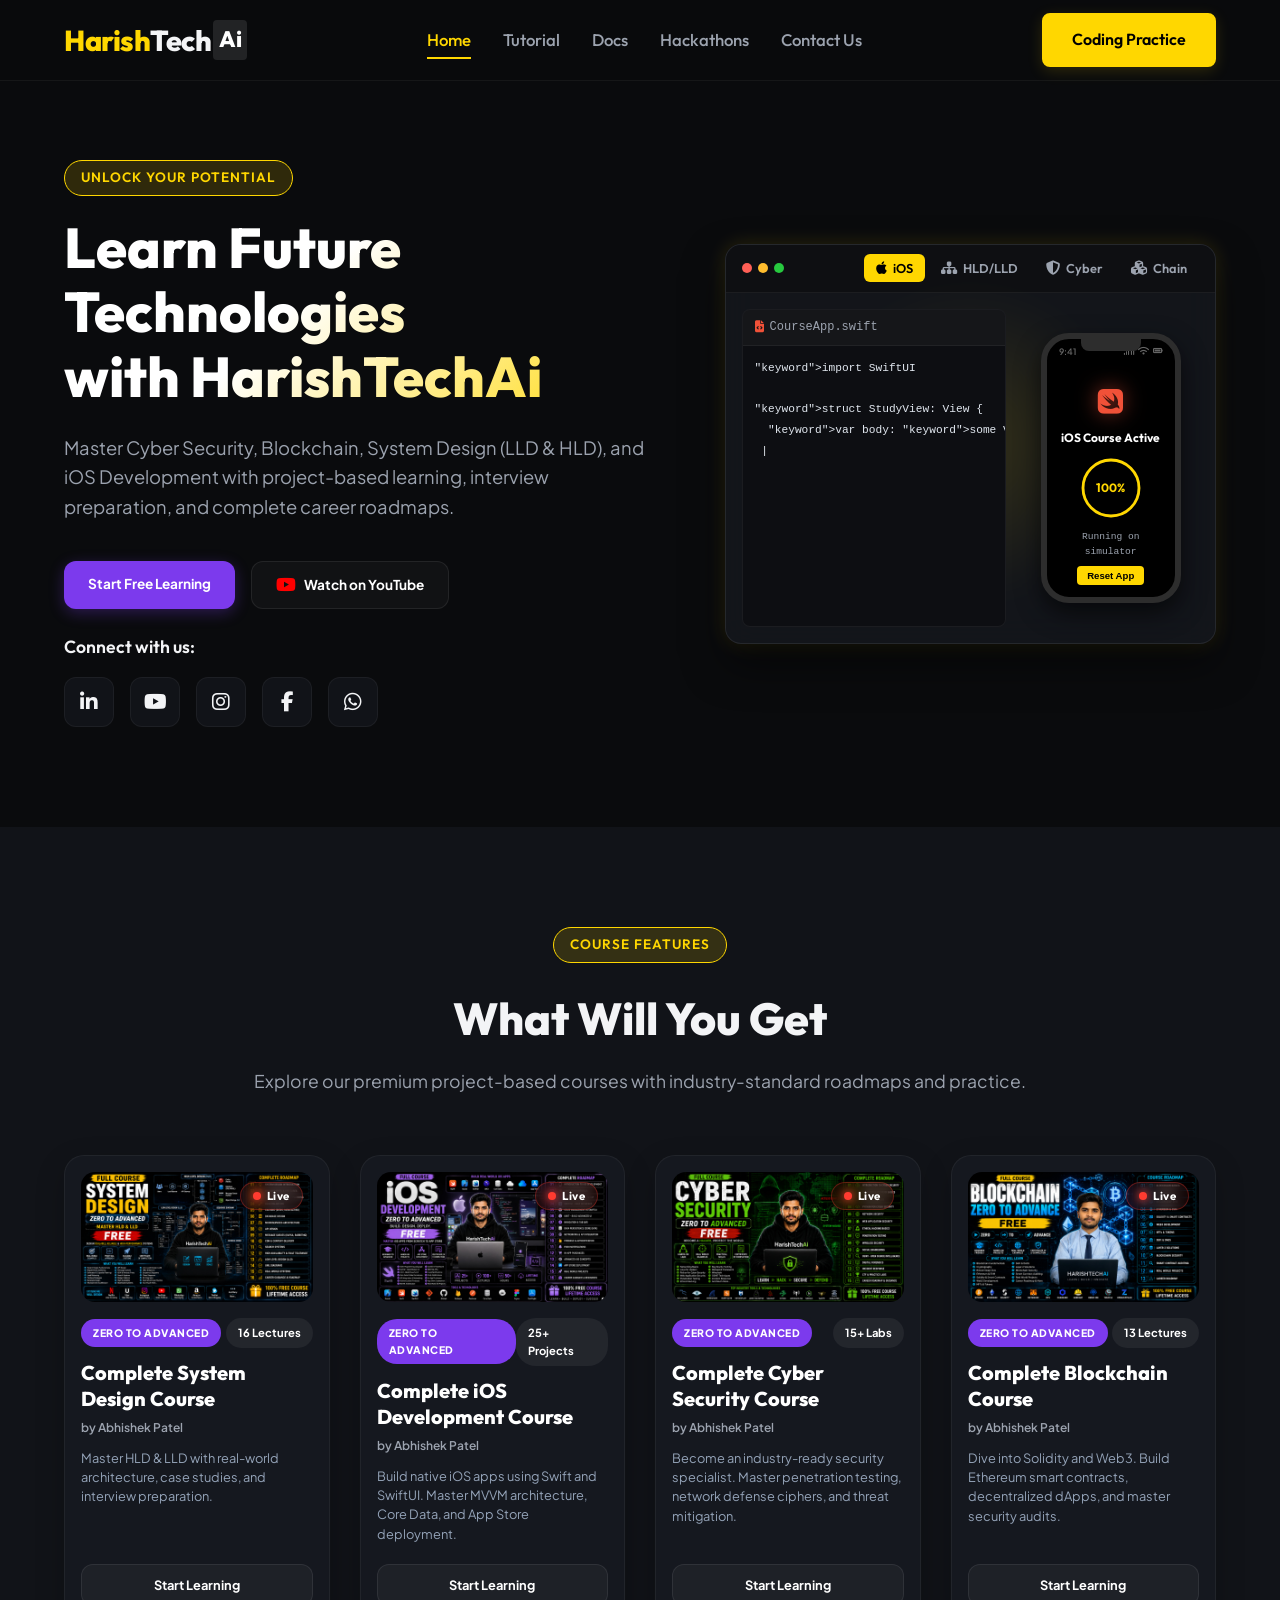
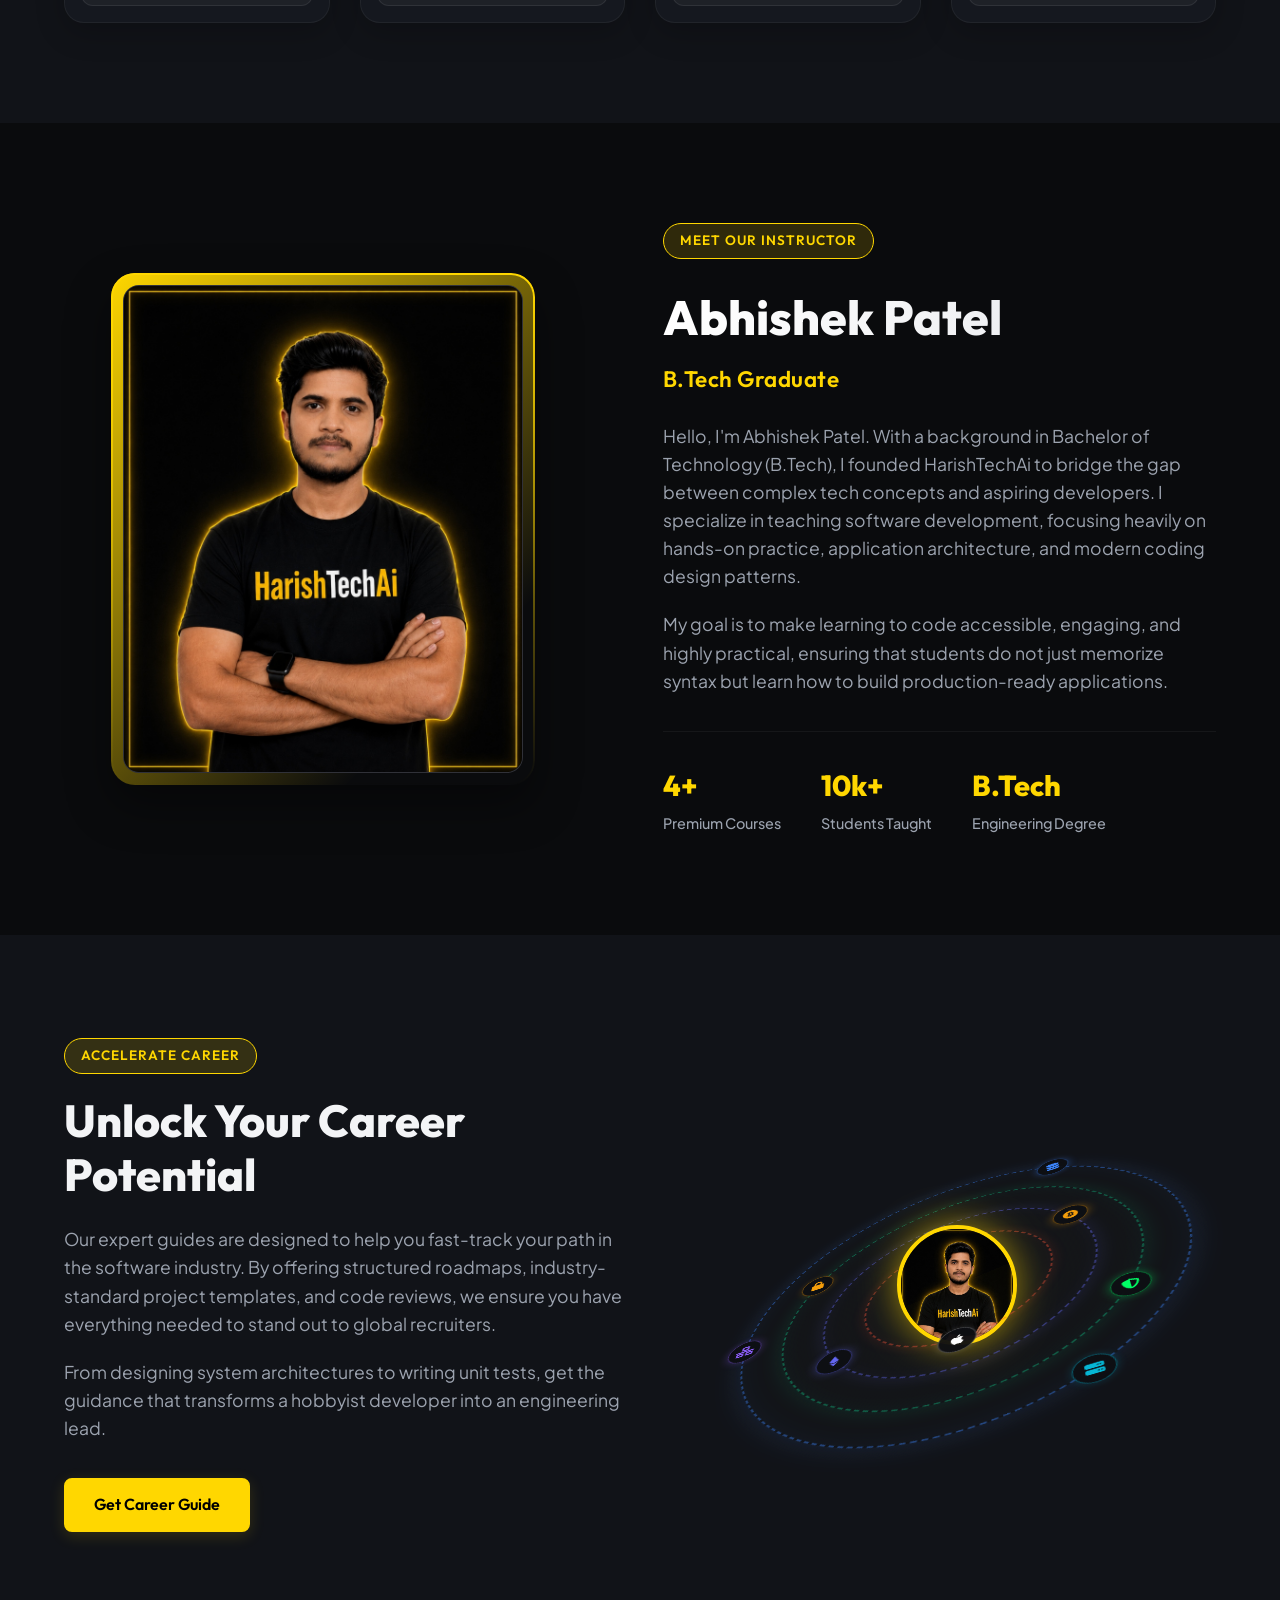
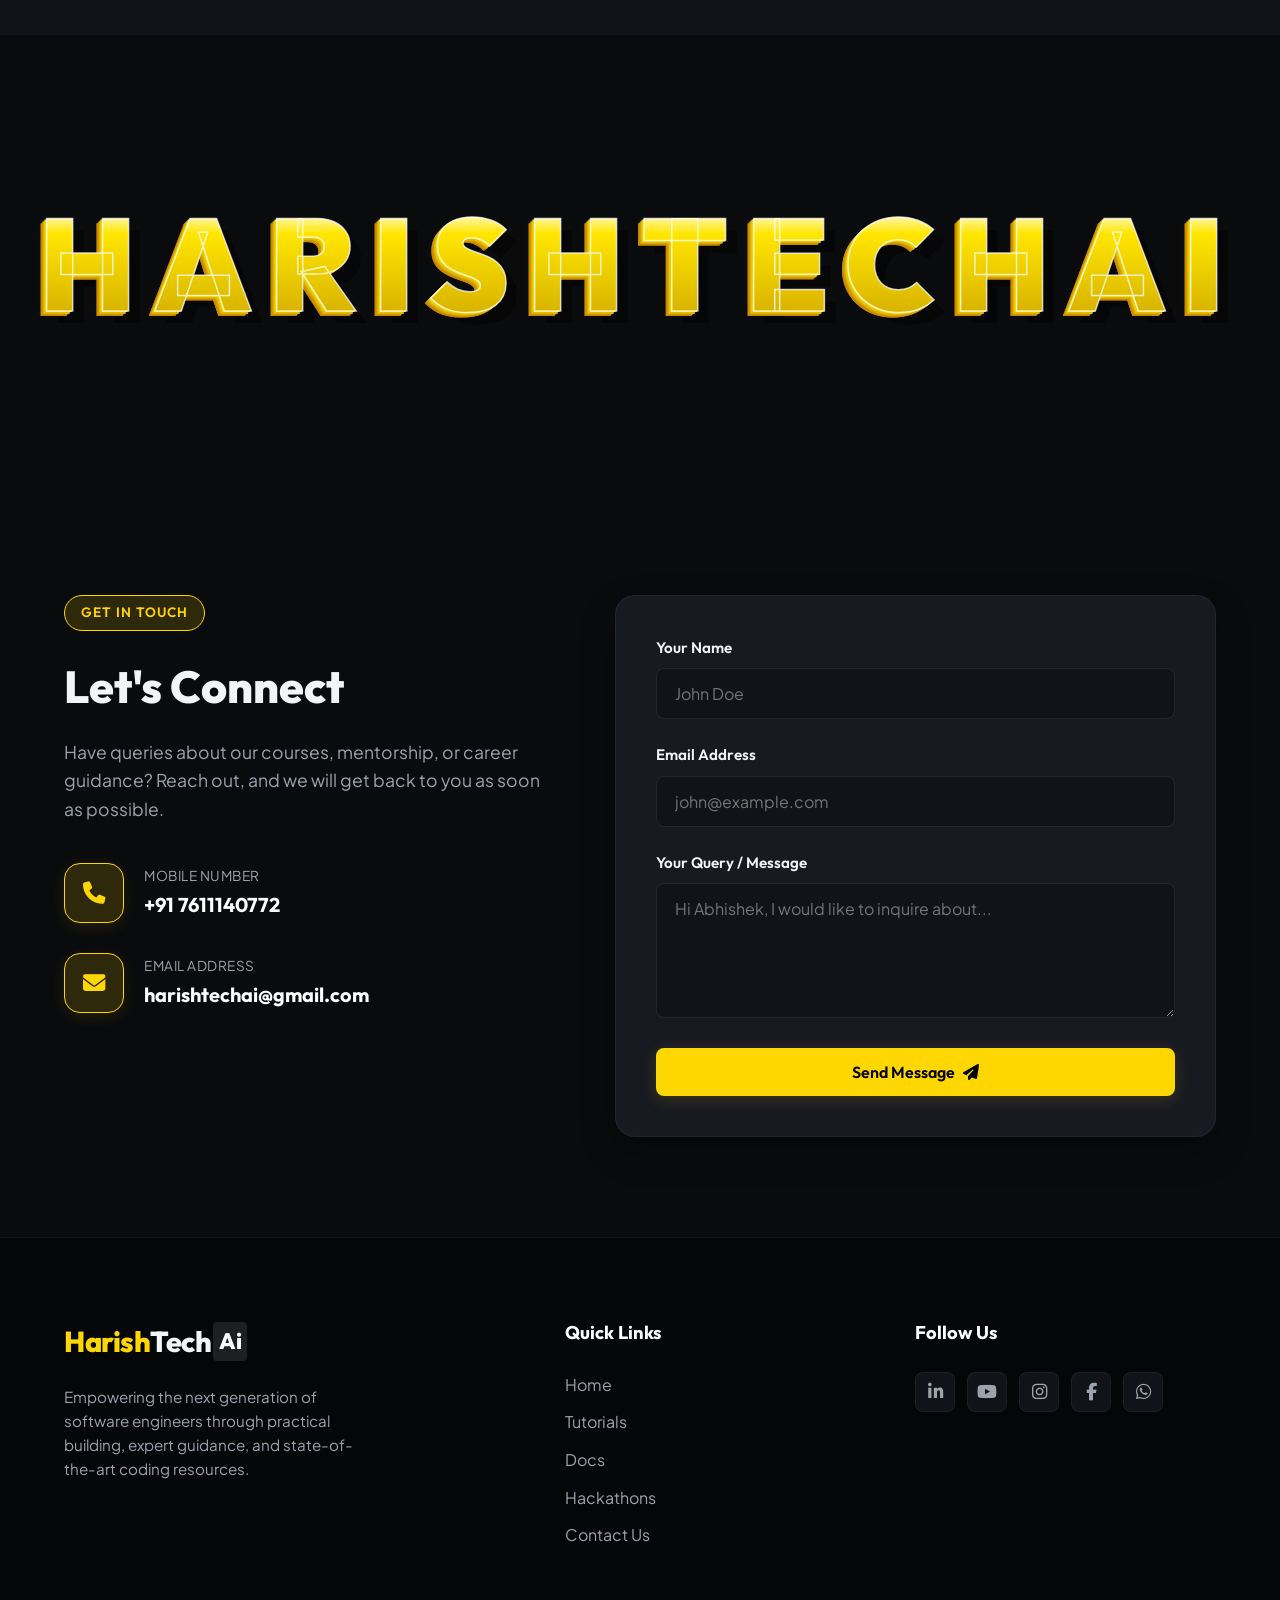
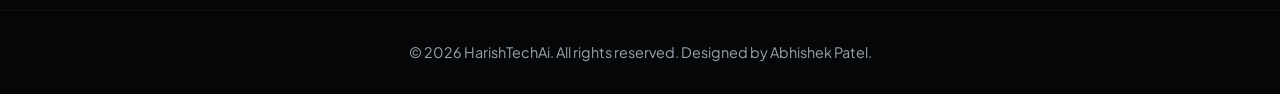
==== harishtechai/index.html @ 68c81318 "Add files via upload" ====
<!doctype html>
<html lang="en">

<head>
  <meta charset="UTF-8" />
  <meta name="viewport" content="width=device-width, initial-scale=1.0" />
  <meta name="description"
    content="HarishTechAi - Master coding practice, iOS development, Web development, and unlock your career potential with Abhishek Patel." />
  <title>HarishTechAi | Learn, Code, & Build</title>
  <!-- Favicon -->
  <link rel="icon" type="image/jpeg" href="assets/instructor.jpg" />
  <!-- Google Fonts -->
  <link rel="preconnect" href="https://fonts.googleapis.com" />
  <link rel="preconnect" href="https://fonts.gstatic.com" crossorigin />
  <link
    href="https://fonts.googleapis.com/css2?family=Outfit:wght@300;400;500;600;700;800&family=Plus+Jakarta+Sans:wght@300;400;500;600;700;800&display=swap"
    rel="stylesheet" />
  <!-- FontAwesome for Social Icons -->
  <link rel="stylesheet" href="https://cdnjs.cloudflare.com/ajax/libs/font-awesome/6.4.0/css/all.min.css" />
  <!-- Custom CSS -->
  <link rel="stylesheet" href="style.css" />
</head>

<body>
  <!-- Header -->
  <header class="header">
    <div class="container navbar">
      <a href="#home" class="logo">
        <span>Harish</span>Tech<span>Ai</span>
      </a>
      <nav class="nav-menu">
        <a href="#home" class="nav-link active">Home</a>
        <a href="#tutorials" class="nav-link">Tutorial</a>
        <a href="docs.html" class="nav-link">Docs</a>
        <a href="hackathons.html" class="nav-link">Hackathons</a>
        <a href="#contact" class="nav-link">Contact Us</a>
        <a href="coding-practice.html" class="nav-cta-mobile">Coding Practice</a>
      </nav>
      <div class="nav-cta">
        <a href="coding-practice.html" class="btn btn-primary">Coding Practice</a>
      </div>
      <button class="mobile-toggle" aria-label="Toggle Menu">
        <i class="fa-solid fa-bars"></i>
      </button>
    </div>
  </header>

  <!-- Main Content -->
  <main>
    <!-- Hero Section (Step 1) -->
    <section id="home" class="hero-section">
      <div class="container hero-grid">
        <div class="hero-content">
          <span class="badge">UNLOCK YOUR POTENTIAL</span>
          <h1 class="hero-title">Learn Future<br>Technologies<br>with HarishTechAi</h1>
          <p class="hero-desc">
            Master Cyber Security, Blockchain, System Design (LLD & HLD), and iOS Development with project-based
            learning, interview preparation, and complete career roadmaps.
          </p>
          <div class="hero-cta-buttons">
            <a href="#learning" class="btn-learning">Start Free Learning</a>
            <a href="https://www.youtube.com/@HarishTechAi" target="_blank" class="btn-youtube">
              <i class="fa-brands fa-youtube"></i> Watch on YouTube
            </a>
          </div>
          <div class="social-wrapper">
            <h3>Connect with us:</h3>
            <div class="social-links">
              <a href="https://www.linkedin.com/in/abhishek-patel-b68ab4277/" target="_blank" class="social-icon linkedin" title="LinkedIn">
                <i class="fa-brands fa-linkedin-in"></i>
              </a>
              <a href="https://www.youtube.com/@HarishTechAi" target="_blank" class="social-icon youtube" title="YouTube">
                <i class="fa-brands fa-youtube"></i>
              </a>
              <a href="https://www.instagram.com/harishtechai?igsh=MWxvNGt5Ym0wa3p4ZQ==" target="_blank" class="social-icon instagram" title="Instagram">
                <i class="fa-brands fa-instagram"></i>
              </a>
              <a href="https://www.facebook.com/share/1BzySK3huU/" target="_blank" class="social-icon facebook" title="Facebook">
                <i class="fa-brands fa-facebook-f"></i>
              </a>
              <a href="https://whatsapp.com/channel/0029VbDMzARHQbS3D6PaCd0p" target="_blank" class="social-icon whatsapp" title="WhatsApp">
                <i class="fa-brands fa-whatsapp"></i>
              </a>
            </div>
          </div>
        </div>
        <div class="hero-image-container">
          <div class="glowing-orb"></div>
          <div class="dashboard-container">
            <!-- Dashboard Header: Window controls and Tab selectors -->
            <div class="dashboard-header">
              <div class="window-controls">
                <span class="control-dot close"></span>
                <span class="control-dot minimize"></span>
                <span class="control-dot expand"></span>
              </div>
              <div class="dashboard-tabs">
                <button class="tab-btn active" data-tab="ios">
                  <i class="fa-brands fa-apple"></i> iOS
                </button>
                <button class="tab-btn" data-tab="sys-design">
                  <i class="fa-solid fa-sitemap"></i> HLD/LLD
                </button>
                <button class="tab-btn" data-tab="cyber">
                  <i class="fa-solid fa-shield-halved"></i> Cyber
                </button>
                <button class="tab-btn" data-tab="blockchain">
                  <i class="fa-solid fa-cubes"></i> Chain
                </button>
              </div>
            </div>

            <!-- Dashboard Screens -->
            <div class="dashboard-content">
              <!-- Screen 1: iOS -->
              <div class="dash-screen active" id="dash-ios">
                <div class="ios-grid">
                  <div class="code-editor">
                    <div class="editor-header">
                      <span class="file-name"><i class="fa-solid fa-file-code"></i> CourseApp.swift</span>
                    </div>
                    <div class="code-body">
                      <pre><code><span class="keyword">import</span> SwiftUI

<span class="keyword">struct</span> MainView: View {
  <span class="keyword">var</span> body: <span class="keyword">some</span> View {
    VStack {
      Text(<span class="string">"Learn iOS Development"</span>)
        .font(.title)
        .foregroundColor(.yellow)
      Spacer()
    }
  }
}</code></pre>
                    </div>
                  </div>
                  <div class="phone-simulator">
                    <div class="simulator-inner">
                      <div class="phone-notch"></div>
                      <div class="phone-status-bar">
                        <span>9:41</span>
                        <div class="status-icons">
                          <i class="fa-solid fa-signal"></i>
                          <i class="fa-solid fa-wifi"></i>
                          <i class="fa-solid fa-battery-full"></i>
                        </div>
                      </div>
                      <div class="phone-screen-content">
                        <div class="swift-glow-logo">
                          <i class="fa-brands fa-swift"></i>
                        </div>
                        <h3>iOS Course Active</h3>
                        <div class="ios-progress-container">
                          <div class="ios-circular-bar">
                            <svg viewBox="0 0 100 100">
                              <circle cx="50" cy="50" r="40"></circle>
                              <circle cx="50" cy="50" r="40" class="progress-fill-circle"></circle>
                            </svg>
                            <div class="progress-number">0%</div>
                          </div>
                        </div>
                        <span class="simulator-state">Ready</span>
                        <button class="simulator-action-btn">Compile & Run</button>
                      </div>
                    </div>
                  </div>
                </div>
              </div>

              <!-- Screen 2: HLD & LLD -->
              <div class="dash-screen" id="dash-sys-design">
                <div class="sys-design-tabs">
                  <button class="sys-tab-btn active" data-mode="hld">System Architecture (HLD)</button>
                  <button class="sys-tab-btn" data-mode="lld">Class Blueprint (LLD)</button>
                </div>
                <div class="sys-design-viewport">
                  <div class="hld-view active">
                    <div class="topology-wrapper">
                      <div class="sys-node client-node">
                        <div class="node-icon"><i class="fa-solid fa-desktop"></i></div>
                        <span>User Client</span>
                      </div>
                      <div class="sys-node lb-node">
                        <div class="node-icon"><i class="fa-solid fa-shuffle"></i></div>
                        <span>Load Balancer</span>
                      </div>
                      <div class="sys-services-group">
                        <div class="sys-node service-node">
                          <div class="node-icon"><i class="fa-solid fa-gears"></i></div>
                          <span>Auth Microservice</span>
                        </div>
                        <div class="sys-node service-node">
                          <div class="node-icon"><i class="fa-solid fa-graduation-cap"></i></div>
                          <span>Learning Service</span>
                        </div>
                      </div>
                      <div class="sys-storage-group">
                        <div class="sys-node db-node">
                          <div class="node-icon"><i class="fa-solid fa-database"></i></div>
                          <span>PostgreSQL</span>
                        </div>
                        <div class="sys-node redis-node">
                          <div class="node-icon"><i class="fa-solid fa-server"></i></div>
                          <span>Redis Cache</span>
                        </div>
                      </div>
                    </div>
                    <svg class="sys-connections">
                      <!-- Connect lines via absolute/relative SVG lines styled in CSS -->
                    </svg>
                  </div>
                  <div class="lld-view">
                    <div class="lld-diagram">
                      <div class="lld-class">
                        <div class="class-title">CourseManager</div>
                        <div class="class-props">
                          - courses: List&lt;Course&gt;<br>
                          - dbConn: DBConnector
                        </div>
                        <div class="class-methods">
                          + fetchAllCourses()<br>
                          + enrollStudent(id)
                        </div>
                      </div>
                      <div class="lld-connector">
                        <i class="fa-solid fa-arrow-right-long"></i>
                      </div>
                      <div class="lld-class interface">
                        <div class="class-title">&lt;&lt;Interface&gt;&gt;<br>DBConnector</div>
                        <div class="class-props"></div>
                        <div class="class-methods">
                          + connect()<br>
                          + query(sql)
                        </div>
                      </div>
                    </div>
                  </div>
                </div>
              </div>

              <!-- Screen 3: Cybersecurity -->
              <div class="dash-screen" id="dash-cyber">
                <canvas id="cyber-matrix-rain"></canvas>
                <div class="cyber-layout">
                  <div class="cyber-terminal">
                    <div class="terminal-header">
                      <span><i class="fa-solid fa-terminal"></i> security_audit.sh</span>
                    </div>
                    <div class="terminal-body" id="cyber-terminal-logs">
                      <!-- Filled by JS -->
                    </div>
                  </div>
                  <div class="cyber-status-panel">
                    <div class="radar-box">
                      <div class="radar-circle">
                        <div class="radar-sweep"></div>
                        <div class="radar-dot dot1"></div>
                        <div class="radar-dot dot2"></div>
                      </div>
                    </div>
                    <div class="security-status">
                      <i class="fa-solid fa-shield-halved secure-icon"></i>
                      <span class="status-lbl">SECURED</span>
                    </div>
                    <div class="key-decrypter">
                      <span class="decrypter-label">KEY STRENGTH</span>
                      <div class="decrypter-code" id="decrypter-key">DECRYPTING...</div>
                    </div>
                  </div>
                </div>
              </div>

              <!-- Screen 4: Blockchain -->
              <div class="dash-screen" id="dash-blockchain">
                <div class="blockchain-layout">
                  <div class="chain-viz">
                    <div class="chain-block block-validated">
                      <div class="block-header-title">Block #201</div>
                      <div class="block-detail">Hash: 0000x9a2f...</div>
                      <div class="block-detail">Nonce: 94812</div>
                      <div class="block-tag secure-tag">VALIDATED</div>
                    </div>
                    <div class="chain-link-arrow"><i class="fa-solid fa-link"></i></div>
                    <div class="chain-block block-validated">
                      <div class="block-header-title">Block #202</div>
                      <div class="block-detail">Hash: 0000x5c7b...</div>
                      <div class="block-detail">Nonce: 18274</div>
                      <div class="block-tag secure-tag">VALIDATED</div>
                    </div>
                    <div class="chain-link-arrow"><i class="fa-solid fa-link"></i></div>
                    <div class="chain-block block-unmined" id="target-mine-block">
                      <div class="block-header-title">Block #203</div>
                      <div class="block-detail" id="bc-hash-lbl">Hash: 8d2c49b01...</div>
                      <div class="block-detail" id="bc-nonce-lbl">Nonce: 29814</div>
                      <div class="block-tag mining-tag">UNMINED</div>
                    </div>
                  </div>
                  <div class="blockchain-controls">
                    <div class="network-stat">
                      <span>NETWORK HASHRATE</span>
                      <h4 class="hash-rate-val">68.4 MH/s</h4>
                    </div>
                    <button class="blockchain-btn" id="mine-block-btn">
                      <i class="fa-solid fa-gear"></i> Start Mining
                    </button>
                  </div>
                </div>
              </div>
            </div>
          </div>
        </div>
      </div>
    </section>

    <!-- What Will You Get Section (Step 2) -->
    <section id="tutorials" class="services-section">
      <div class="container">
        <div class="section-header">
          <span class="badge">Course Features</span>
          <h2 class="section-title">What Will You Get</h2>
          <p class="section-subtitle">
            Explore our premium project-based courses with industry-standard roadmaps and practice.
          </p>
        </div>

        <div class="cards-grid">
          <!-- Card 1: System Design -->
          <div class="course-card">
            <div class="course-card-banner">
              <img src="assets/course-sysdesign.jpg" alt="System Design Course" class="course-banner-img">
              <span class="live-status-badge">
                <span class="live-dot"></span> Live
              </span>
            </div>
            <div class="course-card-content">
              <div class="course-card-meta">
                <span class="course-badge badge-purple">ZERO TO ADVANCED</span>
                <span class="course-lectures">16 Lectures</span>
              </div>
              <h3 class="course-card-title">Complete System Design Course</h3>
              <span class="course-instructor">by Abhishek Patel</span>
              <p class="course-card-desc">
                Master HLD & LLD with real-world architecture, case studies, and interview preparation.
              </p>
              <div class="course-card-action">
                <a href="system-design.html" class="btn-learning-action">Start Learning</a>
              </div>
            </div>
          </div>

          <!-- Card 2: iOS Development -->
          <div class="course-card">
            <div class="course-card-banner">
              <img src="assets/course-ios.jpg" alt="iOS Development Course" class="course-banner-img">
              <span class="live-status-badge">
                <span class="live-dot"></span> Live
              </span>
            </div>
            <div class="course-card-content">
              <div class="course-card-meta">
                <span class="course-badge badge-purple">ZERO TO ADVANCED</span>
                <span class="course-lectures">25+ Projects</span>
              </div>
              <h3 class="course-card-title">Complete iOS Development Course</h3>
              <span class="course-instructor">by Abhishek Patel</span>
              <p class="course-card-desc">
                Build native iOS apps using Swift and SwiftUI. Master MVVM architecture, Core Data, and App Store
                deployment.
              </p>
              <div class="course-card-action">
                <a href="ios-development.html" class="btn-learning-action">Start Learning</a>
              </div>
            </div>
          </div>

          <!-- Card 3: Cyber Security -->
          <div class="course-card">
            <div class="course-card-banner">
              <img src="assets/course-cyber.jpg" alt="Cyber Security Course" class="course-banner-img">
              <span class="live-status-badge">
                <span class="live-dot"></span> Live
              </span>
            </div>
            <div class="course-card-content">
              <div class="course-card-meta">
                <span class="course-badge badge-purple">ZERO TO ADVANCED</span>
                <span class="course-lectures">15+ Labs</span>
              </div>
              <h3 class="course-card-title">Complete Cyber Security Course</h3>
              <span class="course-instructor">by Abhishek Patel</span>
              <p class="course-card-desc">
                Become an industry-ready security specialist. Master penetration testing, network defense ciphers, and
                threat mitigation.
              </p>
              <div class="course-card-action">
                <a href="cyber-security.html" class="btn-learning-action">Start Learning</a>
              </div>
            </div>
          </div>

          <!-- Card 4: Blockchain -->
          <div class="course-card">
            <div class="course-card-banner">
              <img src="assets/course-blockchain.jpg" alt="Blockchain Course" class="course-banner-img">
              <span class="live-status-badge">
                <span class="live-dot"></span> Live
              </span>
            </div>
            <div class="course-card-content">
              <div class="course-card-meta">
                <span class="course-badge badge-purple">ZERO TO ADVANCED</span>
                <span class="course-lectures">13 Lectures</span>
              </div>
              <h3 class="course-card-title">Complete Blockchain Course</h3>
              <span class="course-instructor">by Abhishek Patel</span>
              <p class="course-card-desc">
                Dive into Solidity and Web3. Build Ethereum smart contracts, decentralized dApps, and master security
                audits.
              </p>
              <div class="course-card-action">
                <a href="blockchain-development.html" class="btn-learning-action">Start Learning</a>
              </div>
            </div>
          </div>
        </div>
      </div>
    </section>


    <!-- Meet Our Instructor Section (Step 3) -->
    <section id="articles" class="instructor-section">
      <div class="container instructor-grid">
        <div class="instructor-image-side">
          <div class="image-frame">
            <img src="assets/instructor.jpg" alt="Abhishek Patel" class="instructor-img" />
          </div>
        </div>
        <div class="instructor-info-side">
          <span class="badge">Meet Our Instructor</span>
          <h2 class="instructor-name">Abhishek Patel</h2>
          <h3 class="instructor-edu">B.Tech Graduate</h3>
          <p class="instructor-bio">
            Hello, I'm Abhishek Patel. With a background in Bachelor of
            Technology (B.Tech), I founded HarishTechAi to bridge the gap
            between complex tech concepts and aspiring developers. I
            specialize in teaching software development, focusing heavily on
            hands-on practice, application architecture, and modern coding
            design patterns.
          </p>
          <p class="instructor-bio">
            My goal is to make learning to code accessible, engaging, and
            highly practical, ensuring that students do not just memorize
            syntax but learn how to build production-ready applications.
          </p>
          <div class="instructor-stats">
            <div class="stat-item">
              <h4>4+</h4>
              <p>Premium Courses</p>
            </div>
            <div class="stat-item">
              <h4>10k+</h4>
              <p>Students Taught</p>
            </div>
            <div class="stat-item">
              <h4>B.Tech</h4>
              <p>Engineering Degree</p>
            </div>
          </div>
        </div>
      </div>
    </section>

    <!-- Unlock Your Career Potential Section (Step 4) -->
    <section class="career-section">
      <div class="container career-grid">
        <div class="career-content">
          <span class="badge">Accelerate Career</span>
          <h2 class="career-title">Unlock Your Career Potential</h2>
          <p class="career-desc">
            Our expert guides are designed to help you fast-track your path in
            the software industry. By offering structured roadmaps,
            industry-standard project templates, and code reviews, we ensure
            you have everything needed to stand out to global recruiters.
          </p>
          <p class="career-desc">
            From designing system architectures to writing unit tests, get the
            guidance that transforms a hobbyist developer into an engineering
            lead.
          </p>
          <a href="#contact" class="btn btn-primary">Get Career Guide</a>
        </div>
        <div class="career-image-side">
          <div class="instructor-orbit-universe">
            <!-- Central Core: Abhishek Patel Photo -->
            <div class="orbit-instructor-core">
              <div class="instructor-image-wrapper">
                <img src="assets/instructor.jpg" alt="Abhishek Patel" class="instructor-img-circle">
              </div>
            </div>

            <!-- Orbit Track 1: iOS (Inner) -->
            <div class="orbit-ring ring-1">
              <div class="ring-logo logo-swift" style="--a: 0deg;" title="SwiftUI"><i class="fa-brands fa-swift"></i>
              </div>
              <div class="ring-logo logo-apple" style="--a: 180deg;" title="iOS Development"><i
                  class="fa-brands fa-apple"></i></div>
            </div>

            <!-- Orbit Track 2: Blockchain -->
            <div class="orbit-ring ring-2">
              <div class="ring-logo logo-bitcoin" style="--a: 60deg;" title="Bitcoin"><i
                  class="fa-brands fa-bitcoin"></i></div>
              <div class="ring-logo logo-ethereum" style="--a: 240deg;" title="Ethereum"><i
                  class="fa-brands fa-ethereum"></i></div>
            </div>

            <!-- Orbit Track 3: Cyber Security -->
            <div class="orbit-ring ring-3">
              <div class="ring-logo logo-shield" style="--a: 120deg;" title="Threat Protection"><i
                  class="fa-solid fa-shield-halved"></i></div>
              <div class="ring-logo logo-lock" style="--a: 300deg;" title="Access Control"><i
                  class="fa-solid fa-lock"></i></div>
            </div>

            <!-- Orbit Track 4: System Design (Outer) -->
            <div class="orbit-ring ring-4">
              <div class="ring-logo logo-database" style="--a: 30deg;" title="Database Scaling"><i
                  class="fa-solid fa-database"></i></div>
              <div class="ring-logo logo-server" style="--a: 150deg;" title="Backend Services"><i
                  class="fa-solid fa-server"></i></div>
              <div class="ring-logo logo-network" style="--a: 270deg;" title="Distributed Systems"><i
                  class="fa-solid fa-network-wired"></i></div>
            </div>
          </div>
        </div>
      </div>
    </section>

    <!-- HARISHTECHAI Banner Section (Step 5) -->
    <section class="brand-banner-section">
      <div class="brand-banner-container-fluid banner-content">
        <div class="brand-canvas-wrapper">
          <canvas id="brand-text-canvas"></canvas>
        </div>
      </div>
    </section>

    <!-- Get in Touch / Contact Section (Step 6) -->
    <section id="contact" class="contact-section">
      <div class="container contact-grid">
        <div class="contact-info-side">
          <span class="badge">Get in Touch</span>
          <h2 class="contact-title">Let's Connect</h2>
          <p class="contact-desc">
            Have queries about our courses, mentorship, or career guidance?
            Reach out, and we will get back to you as soon as possible.
          </p>

          <div class="contact-details">
            <div class="contact-item">
              <div class="contact-icon-box">
                <i class="fa-solid fa-phone"></i>
              </div>
              <div class="contact-text">
                <p class="label">Mobile Number</p>
                <a href="tel:7611140772" class="value">+91 7611140772</a>
              </div>
            </div>

            <div class="contact-item">
              <div class="contact-icon-box">
                <i class="fa-solid fa-envelope"></i>
              </div>
              <div class="contact-text">
                <p class="label">Email Address</p>
                <a href="mailto:harishtechai@gmail.com" class="value">harishtechai@gmail.com</a>
              </div>
            </div>
          </div>
        </div>

        <div class="contact-form-side">
          <div class="form-container">
            <form id="queryForm">
              <div class="form-group">
                <label for="name">Your Name</label>
                <input type="text" id="name" required placeholder="John Doe" />
              </div>
              <div class="form-group">
                <label for="email">Email Address</label>
                <input type="email" id="email" required placeholder="john@example.com" />
              </div>
              <div class="form-group">
                <label for="message">Your Query / Message</label>
                <textarea id="message" rows="5" required
                  placeholder="Hi Abhishek, I would like to inquire about..."></textarea>
              </div>
              <button type="submit" class="btn btn-primary btn-block">
                Send Message <i class="fa-solid fa-paper-plane"></i>
              </button>
            </form>
            <div id="formFeedback" class="form-feedback"></div>
          </div>
        </div>
      </div>
    </section>
  </main>

  <!-- Footer -->
  <footer class="footer">
    <div class="container footer-grid">
      <div class="footer-brand">
        <a href="#home" class="logo">
          <span>Harish</span>Tech<span>Ai</span>
        </a>
        <p>
          Empowering the next generation of software engineers through
          practical building, expert guidance, and state-of-the-art coding
          resources.
        </p>
      </div>
      <div class="footer-links">
        <h4>Quick Links</h4>
        <ul>
          <li><a href="#home">Home</a></li>
          <li><a href="#tutorials">Tutorials</a></li>
          <li><a href="docs.html">Docs</a></li>
          <li><a href="hackathons.html">Hackathons</a></li>
          <li><a href="#contact">Contact Us</a></li>
        </ul>
      </div>
      <div class="footer-social">
        <h4>Follow Us</h4>
        <div class="footer-icons">
          <a href="https://www.linkedin.com/in/abhishek-patel-b68ab4277/" target="_blank"><i class="fa-brands fa-linkedin-in"></i></a>
          <a href="https://www.youtube.com/@HarishTechAi" target="_blank"><i class="fa-brands fa-youtube"></i></a>
          <a href="https://www.instagram.com/harishtechai?igsh=MWxvNGt5Ym0wa3p4ZQ==" target="_blank"><i class="fa-brands fa-instagram"></i></a>
          <a href="https://www.facebook.com/share/1BzySK3huU/" target="_blank"><i class="fa-brands fa-facebook-f"></i></a>
          <a href="https://whatsapp.com/channel/0029VbDMzARHQbS3D6PaCd0p" target="_blank"><i class="fa-brands fa-whatsapp"></i></a>
        </div>
      </div>
    </div>
    <div class="footer-bottom">
      <p>
        &copy; 2026 HarishTechAi. All rights reserved. Designed by Abhishek
        Patel.
      </p>
    </div>
  </footer>

  <!-- Custom Script -->
  <script src="script.js"></script>
</body>

</html>
---- harishtechai/style.css ----
/* ==========================================
   CSS Design System - HarishTechAi
   Colors, Variables, Reset, Typography
========================================== */

:root {
  --bg-primary: #0a0b0d;
  --bg-secondary: #111318;
  --bg-card: #181a21;
  --text-main: #f3f4f6;
  --text-muted: #9ca3af;

  /* Brand Colors - Gold & Yellow Neon Theme (matching instructor's shirt/glow) */
  --primary: #ffd700;
  --primary-glow: rgba(255, 215, 0, 0.45);
  --primary-glow-weak: rgba(255, 215, 0, 0.15);
  --secondary: #ffffff;
  --accent: #ff8c00;

  /* Social Brand Colors */
  --linkedin: #0077b5;
  --youtube: #ff0000;
  --instagram: #e1306c;
  --facebook: #1877f2;
  --whatsapp: #25d366;

  /* Transitions */
  --transition: all 0.3s cubic-bezier(0.4, 0, 0.2, 1);
  --font-heading: "Outfit", sans-serif;
  --font-body: "Plus Jakarta Sans", sans-serif;
}

* {
  margin: 0;
  padding: 0;
  box-sizing: border-box;
  scroll-behavior: smooth;
}

body {
  background-color: var(--bg-primary);
  color: var(--text-main);
  font-family: var(--font-body);
  line-height: 1.6;
  overflow-x: hidden;
}

/* Scrollbar */
::-webkit-scrollbar {
  width: 10px;
}

::-webkit-scrollbar-track {
  background: var(--bg-primary);
}

::-webkit-scrollbar-thumb {
  background: var(--bg-card);
  border-radius: 5px;
  border: 2px solid var(--bg-primary);
}

::-webkit-scrollbar-thumb:hover {
  background: var(--primary);
}

/* Utilities */
.container {
  width: 100%;
  max-width: 1200px;
  margin: 0 auto;
  padding: 0 24px;
}

.badge {
  display: inline-block;
  padding: 6px 16px;
  background-color: var(--primary-glow-weak);
  border: 1px solid var(--primary);
  color: var(--primary);
  font-family: var(--font-heading);
  font-weight: 600;
  font-size: 0.85rem;
  border-radius: 50px;
  margin-bottom: 20px;
  text-transform: uppercase;
  letter-spacing: 1px;
}

/* Buttons */
.btn {
  display: inline-flex;
  align-items: center;
  justify-content: center;
  padding: 12px 28px;
  font-family: var(--font-heading);
  font-weight: 600;
  font-size: 1rem;
  border-radius: 8px;
  cursor: pointer;
  transition: var(--transition);
  text-decoration: none;
  gap: 8px;
}

.btn-primary {
  background-color: var(--primary);
  color: #000000;
  border: 2px solid var(--primary);
  box-shadow: 0 4px 15px var(--primary-glow-weak);
}

.btn-primary:hover {
  background-color: transparent;
  color: var(--primary);
  box-shadow: 0 4px 25px var(--primary-glow);
  transform: translateY(-2px);
}

.btn-secondary {
  background-color: transparent;
  color: var(--primary);
  border: 2px solid var(--primary);
}

.btn-secondary:hover {
  background-color: var(--primary);
  color: #000000;
  box-shadow: 0 4px 20px var(--primary-glow);
  transform: translateY(-2px);
}

.btn-block {
  width: 100%;
}

/* ==========================================
   Header / Navbar Styles
========================================== */

.header {
  position: fixed;
  top: 0;
  left: 0;
  width: 100%;
  z-index: 1000;
  background: rgba(10, 11, 13, 0.85);
  backdrop-filter: blur(12px);
  -webkit-backdrop-filter: blur(12px);
  border-bottom: 1px solid rgba(255, 255, 255, 0.05);
  transition: var(--transition);
}

.navbar {
  display: flex;
  align-items: center;
  justify-content: space-between;
  height: 80px;
}

.logo {
  font-family: var(--font-heading);
  font-weight: 800;
  font-size: 1.8rem;
  color: var(--text-main);
  text-decoration: none;
  letter-spacing: -0.5px;
  display: flex;
  align-items: center;
}

.logo span:first-child {
  color: var(--primary);
}

.logo span:last-child {
  color: var(--secondary);
  background-color: rgba(255, 255, 255, 0.1);
  padding: 2px 6px;
  border-radius: 4px;
  margin-left: 2px;
  font-size: 1.4rem;
}

.nav-menu {
  display: flex;
  gap: 32px;
}

.nav-link {
  color: var(--text-muted);
  font-family: var(--font-heading);
  font-weight: 500;
  text-decoration: none;
  font-size: 1.05rem;
  transition: var(--transition);
  position: relative;
  padding: 6px 0;
}

.nav-link::after {
  content: "";
  position: absolute;
  bottom: 0;
  left: 0;
  width: 0;
  height: 2px;
  background-color: var(--primary);
  transition: var(--transition);
}

.nav-link:hover,
.nav-link.active {
  color: var(--primary);
}

.nav-link:hover::after,
.nav-link.active::after {
  width: 100%;
}

.mobile-toggle {
  display: none;
  background: none;
  border: none;
  color: var(--text-main);
  font-size: 1.5rem;
  cursor: pointer;
}

/* ==========================================
   Hero Section (Step 1)
========================================== */

.hero-section {
  padding: 160px 0 100px 0;
  position: relative;
  overflow: hidden;
}

.hero-grid {
  display: grid;
  grid-template-columns: 1.1fr 0.9fr;
  gap: 60px;
  align-items: center;
}

.hero-title {
  font-family: var(--font-heading);
  font-size: 3.5rem;
  font-weight: 800;
  line-height: 1.15;
  margin-bottom: 24px;
  background: linear-gradient(135deg, #ffffff 40%, var(--primary) 100%);
  -webkit-background-clip: text;
  -webkit-text-fill-color: transparent;
}

.hero-desc {
  font-size: 1.15rem;
  color: var(--text-muted);
  margin-bottom: 40px;
  max-width: 580px;
}

.social-wrapper h3 {
  font-family: var(--font-heading);
  font-size: 1.1rem;
  font-weight: 600;
  margin-bottom: 16px;
  color: var(--text-main);
}

.social-links {
  display: flex;
  gap: 16px;
}

.social-icon {
  display: flex;
  align-items: center;
  justify-content: center;
  width: 50px;
  height: 50px;
  border-radius: 12px;
  color: var(--text-main);
  background-color: var(--bg-secondary);
  border: 1px solid rgba(255, 255, 255, 0.05);
  text-decoration: none;
  font-size: 1.25rem;
  transition: var(--transition);
}

.social-icon:hover {
  transform: translateY(-5px);
  color: #ffffff;
  box-shadow: 0 10px 20px rgba(0, 0, 0, 0.3);
}

.social-icon.linkedin:hover {
  background-color: var(--linkedin);
  border-color: var(--linkedin);
  box-shadow: 0 0 15px rgba(0, 119, 181, 0.4);
}

.social-icon.youtube:hover {
  background-color: var(--youtube);
  border-color: var(--youtube);
  box-shadow: 0 0 15px rgba(255, 0, 0, 0.4);
}

.social-icon.instagram:hover {
  background: radial-gradient(circle at 30% 107%,
      #fdf497 0%,
      #fdf497 5%,
      #fd5949 45%,
      #d6249f 60%,
      #285aeb 90%);
  border-color: transparent;
  box-shadow: 0 0 15px rgba(214, 36, 159, 0.4);
}

.social-icon.facebook:hover {
  background-color: var(--facebook);
  border-color: var(--facebook);
  box-shadow: 0 0 15px rgba(24, 119, 242, 0.4);
}

.social-icon.whatsapp:hover {
  background-color: var(--whatsapp);
  border-color: var(--whatsapp);
  box-shadow: 0 0 15px rgba(37, 211, 102, 0.4);
}

/* Hero CTA Buttons */
.hero-cta-buttons {
  display: flex;
  gap: 16px;
  margin-top: 24px;
  margin-bottom: 24px;
}

.btn-learning {
  background: #7c3aed;
  /* Vibrant premium purple */
  color: #ffffff !important;
  font-weight: 700;
  padding: 12px 24px;
  border-radius: 12px;
  border: none;
  font-size: 0.85rem;
  transition: all 0.3s ease;
  box-shadow: 0 4px 15px rgba(124, 58, 237, 0.3);
  text-decoration: none;
  display: inline-block;
}

.btn-learning:hover {
  background: #6d28d9;
  transform: translateY(-2px);
  box-shadow: 0 6px 20px rgba(124, 58, 237, 0.45);
}

.btn-youtube {
  background: rgba(255, 255, 255, 0.03);
  color: #ffffff !important;
  font-weight: 700;
  padding: 12px 24px;
  border-radius: 12px;
  border: 1px solid rgba(255, 255, 255, 0.08);
  font-size: 0.85rem;
  display: flex;
  align-items: center;
  gap: 8px;
  transition: all 0.3s ease;
  text-decoration: none;
}

.btn-youtube i {
  color: #ff0000;
  /* YouTube red */
  font-size: 1.1rem;
}

.btn-youtube:hover {
  background: rgba(255, 255, 255, 0.06);
  border-color: rgba(255, 255, 255, 0.15);
  transform: translateY(-2px);
}

.hero-image-container {
  position: relative;
  display: flex;
  justify-content: center;
  align-items: center;
}

/* ==========================================
   Dashboard Container (Replacer for static image)
========================================== */
.dashboard-container {
  width: 100%;
  max-width: 540px;
  height: 400px;
  background: rgba(24, 26, 33, 0.7);
  backdrop-filter: blur(16px);
  -webkit-backdrop-filter: blur(16px);
  border-radius: 16px;
  border: 1px solid rgba(255, 255, 255, 0.08);
  box-shadow: 0 20px 40px rgba(0, 0, 0, 0.5), 0 0 20px var(--primary-glow-weak);
  z-index: 2;
  overflow: hidden;
  display: flex;
  flex-direction: column;
  transition: var(--transition);
}

.dashboard-container:hover {
  border-color: var(--primary);
  box-shadow: 0 20px 40px rgba(0, 0, 0, 0.6), 0 0 35px var(--primary-glow);
}

/* Dashboard Header */
.dashboard-header {
  display: flex;
  align-items: center;
  justify-content: space-between;
  height: 48px;
  padding: 0 16px;
  background: rgba(10, 11, 13, 0.5);
  border-bottom: 1px solid rgba(255, 255, 255, 0.06);
}

.window-controls {
  display: flex;
  gap: 6px;
}

.control-dot {
  width: 10px;
  height: 10px;
  border-radius: 50%;
  display: inline-block;
}

.control-dot.close {
  background: #ff5f56;
}

.control-dot.minimize {
  background: #ffbd2e;
}

.control-dot.expand {
  background: #27c93f;
}

.dashboard-tabs {
  display: flex;
  gap: 4px;
}

.tab-btn {
  background: transparent;
  border: none;
  color: var(--text-muted);
  font-family: var(--font-heading);
  font-size: 0.8rem;
  font-weight: 600;
  padding: 6px 12px;
  border-radius: 6px;
  cursor: pointer;
  display: flex;
  align-items: center;
  gap: 6px;
  transition: var(--transition);
}

.tab-btn i {
  font-size: 0.9rem;
}

.tab-btn:hover {
  color: var(--primary);
  background: rgba(255, 215, 0, 0.08);
}

.tab-btn.active {
  color: #000000;
  background: var(--primary);
}

/* Dashboard Screens */
.dashboard-content {
  flex: 1;
  position: relative;
  overflow: hidden;
}

.dash-screen {
  position: absolute;
  top: 0;
  left: 0;
  width: 100%;
  height: 100%;
  padding: 16px;
  display: none !important;
  opacity: 0;
  transition: opacity 0.4s ease;
}

.dash-screen.active {
  display: block !important;
  opacity: 1;
}

/* Screen 1: iOS Development */
.ios-grid {
  display: grid;
  grid-template-columns: 1.2fr 0.8fr;
  gap: 16px;
  height: 100%;
}

.code-editor {
  background: #0d0e12;
  border: 1px solid rgba(255, 255, 255, 0.06);
  border-radius: 8px;
  display: flex;
  flex-direction: column;
  overflow: hidden;
}

.editor-header {
  background: rgba(255, 255, 255, 0.03);
  padding: 8px 12px;
  border-bottom: 1px solid rgba(255, 255, 255, 0.05);
}

.file-name {
  font-family: monospace;
  font-size: 0.75rem;
  color: var(--text-muted);
  display: flex;
  align-items: center;
  gap: 6px;
}

.file-name i {
  color: #f05138;
}

.code-body {
  padding: 12px;
  overflow: auto;
  flex: 1;
}

.code-body pre {
  margin: 0;
}

.code-body code {
  font-family: 'Courier New', Courier, monospace;
  font-size: 0.7rem;
  line-height: 1.4;
  color: #e2e8f0;
}

.code-body .keyword {
  color: #f472b6;
}

.code-body .string {
  color: #34d399;
}

.code-body .number {
  color: #fbbf24;
}

.phone-simulator {
  display: flex;
  justify-content: center;
  align-items: center;
}

.simulator-inner {
  width: 140px;
  height: 270px;
  background: #000000;
  border: 6px solid #2d2d2d;
  border-radius: 28px;
  position: relative;
  display: flex;
  flex-direction: column;
  overflow: hidden;
  box-shadow: 0 10px 25px rgba(0, 0, 0, 0.6);
}

.phone-notch {
  width: 60px;
  height: 12px;
  background: #2d2d2d;
  border-radius: 0 0 8px 8px;
  position: absolute;
  top: 0;
  left: 50%;
  transform: translateX(-50%);
  z-index: 5;
}

.phone-status-bar {
  display: flex;
  justify-content: space-between;
  align-items: center;
  padding: 6px 12px;
  font-size: 0.55rem;
  color: rgba(255, 255, 255, 0.4);
  font-weight: 600;
}

.status-icons {
  display: flex;
  gap: 4px;
}

.phone-screen-content {
  flex: 1;
  display: flex;
  flex-direction: column;
  align-items: center;
  justify-content: space-between;
  padding: 12px 8px;
  text-align: center;
}

.swift-glow-logo {
  font-size: 1.8rem;
  color: #f05138;
  filter: drop-shadow(0 0 10px rgba(240, 81, 56, 0.6));
  animation: float-logo 3s ease-in-out infinite;
}

@keyframes float-logo {

  0%,
  100% {
    transform: translateY(0);
  }

  50% {
    transform: translateY(-4px);
  }
}

.phone-screen-content h3 {
  font-family: var(--font-heading);
  font-size: 0.75rem;
  font-weight: 700;
  color: #ffffff;
}

.ios-progress-container {
  display: flex;
  justify-content: center;
  align-items: center;
}

.ios-circular-bar {
  position: relative;
  width: 70px;
  height: 70px;
}

.ios-circular-bar svg {
  width: 70px;
  height: 70px;
  transform: rotate(-90deg);
}

.ios-circular-bar circle {
  fill: none;
  stroke: rgba(255, 255, 255, 0.08);
  stroke-width: 4;
}

.ios-circular-bar .progress-fill-circle {
  stroke: var(--primary);
  stroke-linecap: round;
  stroke-dasharray: 251.2;
  stroke-dashoffset: 251.2;
  /* Animates from JS */
  transition: stroke-dashoffset 0.1s linear;
}

.progress-number {
  position: absolute;
  top: 50%;
  left: 50%;
  transform: translate(-50%, -50%);
  font-size: 0.75rem;
  font-weight: 700;
  font-family: var(--font-heading);
  color: var(--primary);
}

.simulator-state {
  font-size: 0.6rem;
  color: var(--text-muted);
  font-family: monospace;
}

.simulator-action-btn {
  background: var(--primary);
  color: #000000;
  border: none;
  border-radius: 4px;
  padding: 4px 10px;
  font-size: 0.6rem;
  font-weight: 700;
  cursor: pointer;
  transition: var(--transition);
}

.simulator-action-btn:hover {
  transform: scale(1.05);
  box-shadow: 0 0 10px var(--primary-glow);
}

/* Screen 2: System Design (HLD & LLD) */
.sys-design-tabs {
  display: flex;
  gap: 8px;
  margin-bottom: 12px;
}

.sys-tab-btn {
  background: rgba(255, 255, 255, 0.03);
  border: 1px solid rgba(255, 255, 255, 0.08);
  border-radius: 4px;
  color: var(--text-muted);
  font-family: var(--font-heading);
  font-size: 0.7rem;
  font-weight: 600;
  padding: 4px 10px;
  cursor: pointer;
  transition: var(--transition);
}

.sys-tab-btn:hover {
  color: var(--primary);
  border-color: var(--primary-glow-weak);
}

.sys-tab-btn.active {
  background: var(--primary-glow-weak);
  border-color: var(--primary);
  color: var(--primary);
}

.sys-design-viewport {
  height: calc(100% - 38px);
  position: relative;
  border: 1px solid rgba(255, 255, 255, 0.04);
  border-radius: 8px;
  background: rgba(10, 11, 13, 0.5);
  overflow: hidden;
}

.hld-view,
.lld-view {
  position: absolute;
  top: 0;
  left: 0;
  width: 100%;
  height: 100%;
  display: none;
  padding: 12px;
}

.hld-view.active,
.lld-view.active {
  display: flex;
  align-items: center;
  justify-content: center;
}

/* HLD Topology Placement */
.topology-wrapper {
  display: grid;
  grid-template-columns: 1fr 1fr 1.2fr 1.2fr;
  width: 100%;
  height: 100%;
  align-items: center;
  justify-items: center;
  z-index: 2;
  position: relative;
}

.client-node {
  grid-column: 1;
}

.lb-node {
  grid-column: 2;
}

.sys-services-group {
  grid-column: 3;
  display: flex;
  flex-direction: column;
  gap: 16px;
}

.sys-storage-group {
  grid-column: 4;
  display: flex;
  flex-direction: column;
  gap: 16px;
}

.sys-node {
  background: rgba(24, 26, 33, 0.95);
  border: 1px solid rgba(255, 255, 255, 0.08);
  border-radius: 8px;
  padding: 6px 10px;
  display: flex;
  flex-direction: column;
  align-items: center;
  justify-content: center;
  width: 75px;
  text-align: center;
  box-shadow: 0 4px 10px rgba(0, 0, 0, 0.3);
  transition: var(--transition);
}

.sys-node:hover {
  border-color: var(--primary);
  transform: translateY(-2px);
  box-shadow: 0 4px 12px var(--primary-glow-weak);
}

.sys-node .node-icon {
  font-size: 1.1rem;
  color: var(--primary);
  margin-bottom: 4px;
}

.sys-node span {
  font-size: 0.55rem;
  color: var(--text-main);
  font-weight: 500;
  line-height: 1.2;
}

/* SVG Connection line container styling */
.sys-connections {
  position: absolute;
  top: 0;
  left: 0;
  width: 100%;
  height: 100%;
  z-index: 1;
  pointer-events: none;
}

.connection-path {
  fill: none;
  stroke: rgba(255, 255, 255, 0.06);
  stroke-width: 1.5;
}

.connection-path.active {
  stroke: var(--primary-glow-weak);
}

.packet-flow {
  fill: none;
  stroke: var(--primary);
  stroke-width: 2;
  stroke-dasharray: 4, 12;
  stroke-dashoffset: 48;
  animation: flowPackets 2.5s linear infinite;
}

@keyframes flowPackets {
  to {
    stroke-dashoffset: 0;
  }
}

/* LLD Blueprint */
.lld-diagram {
  display: flex;
  align-items: center;
  justify-content: center;
  gap: 16px;
  width: 100%;
}

.lld-class {
  background: rgba(13, 14, 18, 0.95);
  border: 1.5px solid rgba(255, 255, 255, 0.1);
  border-radius: 6px;
  width: 150px;
  font-family: monospace;
  font-size: 0.6rem;
  box-shadow: 0 6px 15px rgba(0, 0, 0, 0.4);
}

.lld-class.interface {
  border-color: var(--primary-glow-weak);
}

.class-title {
  background: rgba(255, 255, 255, 0.03);
  padding: 4px 8px;
  font-weight: 700;
  text-align: center;
  border-bottom: 1px solid rgba(255, 255, 255, 0.08);
  color: var(--primary);
}

.class-props,
.class-methods {
  padding: 6px 8px;
}

.class-props {
  border-bottom: 1px solid rgba(255, 255, 255, 0.05);
  color: var(--text-muted);
}

.class-methods {
  color: #60a5fa;
}

.lld-connector {
  color: var(--primary);
  font-size: 1rem;
  animation: pulse-arrow 1s infinite alternate;
}

@keyframes pulse-arrow {
  0% {
    transform: translateX(0);
    opacity: 0.6;
  }

  100% {
    transform: translateX(4px);
    opacity: 1;
  }
}

/* Screen 3: Cybersecurity */
.cyber-layout {
  display: grid;
  grid-template-columns: 1.25fr 0.75fr;
  gap: 12px;
  height: 100%;
  position: relative;
  z-index: 1;
}

#cyber-matrix-rain {
  position: absolute;
  top: 0;
  left: 0;
  width: 100%;
  height: 100%;
  opacity: 0.18;
  pointer-events: none;
  z-index: 0;
  border-radius: 8px;
}

.cyber-terminal {
  background: #020203;
  border: 1px solid rgba(255, 215, 0, 0.25);
  border-radius: 8px;
  display: flex;
  flex-direction: column;
  overflow: hidden;
  box-shadow: 0 0 15px rgba(255, 215, 0, 0.08);
}

.cyber-terminal .terminal-header {
  background: rgba(255, 255, 255, 0.02);
  padding: 6px 10px;
  border-bottom: 1px solid rgba(255, 215, 0, 0.15);
  color: var(--primary);
  font-size: 0.65rem;
  font-family: monospace;
}

.cyber-terminal .terminal-body {
  padding: 10px;
  font-family: 'Courier New', Courier, monospace;
  font-size: 0.6rem;
  line-height: 1.35;
  color: #00ff66;
  overflow-y: auto;
  flex: 1;
  text-shadow: 0 0 4px rgba(0, 255, 102, 0.35);
}

.log-line {
  margin-bottom: 4px;
}

.log-line.info {
  color: #38bdf8;
}

.log-line.warning {
  color: #facc15;
}

.log-line.danger {
  color: #ef4444;
}

.log-line.success {
  color: #4ade80;
}

.blinking-cursor {
  animation: blink-cursor 0.8s infinite;
}

@keyframes blink-cursor {
  50% {
    opacity: 0;
  }
}

.cyber-status-panel {
  display: flex;
  flex-direction: column;
  align-items: center;
  justify-content: space-between;
  padding: 12px;
  background: rgba(13, 14, 18, 0.5);
  border: 1px solid rgba(255, 255, 255, 0.04);
  border-radius: 8px;
}

.radar-box {
  position: relative;
  width: 90px;
  height: 90px;
  display: flex;
  justify-content: center;
  align-items: center;
}

.radar-circle {
  width: 80px;
  height: 80px;
  border: 1.5px solid rgba(255, 215, 0, 0.2);
  border-radius: 50%;
  position: relative;
  overflow: hidden;
  background: radial-gradient(circle, rgba(255, 215, 0, 0.03) 0%, transparent 70%);
}

.radar-sweep {
  width: 100%;
  height: 100%;
  background: conic-gradient(from 0deg, rgba(0, 255, 102, 0.4) 0%, transparent 35%);
  border-radius: 50%;
  position: absolute;
  top: 0;
  left: 0;
  animation: scan 1.2s linear infinite;
  transform-origin: center;
}

@keyframes scan {
  from {
    transform: rotate(0deg);
  }

  to {
    transform: rotate(360deg);
  }
}

.radar-dot {
  position: absolute;
  width: 4px;
  height: 4px;
  background: var(--primary);
  border-radius: 50%;
  box-shadow: 0 0 8px var(--primary);
  opacity: 0;
  animation: flash-dot 3.5s infinite;
}

.radar-dot.dot1 {
  top: 25px;
  left: 55px;
  animation-delay: 0.5s;
}

.radar-dot.dot2 {
  top: 50px;
  left: 20px;
  animation-delay: 1.8s;
}

@keyframes flash-dot {
  0% {
    opacity: 0;
  }

  10%,
  25% {
    opacity: 1;
  }

  60%,
  100% {
    opacity: 0;
  }
}

.security-status {
  display: flex;
  align-items: center;
  gap: 6px;
}

.secure-icon {
  font-size: 1rem;
  color: #4ade80;
  animation: secure-glow 2s infinite alternate;
}

@keyframes secure-glow {
  from {
    text-shadow: 0 0 4px rgba(74, 222, 128, 0.3);
  }

  to {
    text-shadow: 0 0 12px rgba(74, 222, 128, 0.8);
  }
}

.status-lbl {
  font-family: var(--font-heading);
  font-size: 0.65rem;
  font-weight: 800;
  color: #4ade80;
  letter-spacing: 0.5px;
}

.key-decrypter {
  text-align: center;
  width: 100%;
}

.decrypter-label {
  display: block;
  font-size: 0.5rem;
  color: var(--text-muted);
  font-weight: 700;
  margin-bottom: 2px;
}

.decrypter-code {
  font-family: monospace;
  font-size: 0.65rem;
  color: var(--primary);
  font-weight: bold;
}

/* Screen 4: Blockchain */
.blockchain-layout {
  display: flex;
  flex-direction: column;
  justify-content: space-between;
  height: 100%;
}

.chain-viz {
  display: flex;
  align-items: center;
  justify-content: center;
  gap: 6px;
  height: 150px;
}

.chain-block {
  background: rgba(13, 14, 18, 0.95);
  border: 1px solid rgba(255, 255, 255, 0.08);
  border-radius: 8px;
  padding: 10px;
  width: 95px;
  font-family: monospace;
  font-size: 0.55rem;
  box-shadow: 0 4px 12px rgba(0, 0, 0, 0.3);
  display: flex;
  flex-direction: column;
  gap: 3px;
  position: relative;
  transition: var(--transition);
}

.block-validated {
  border-color: rgba(74, 222, 128, 0.3);
  box-shadow: 0 4px 15px rgba(74, 222, 128, 0.1);
}

.block-unmined {
  border-color: rgba(239, 68, 68, 0.3);
  box-shadow: 0 4px 15px rgba(239, 68, 68, 0.1);
  animation: pulse-block 1.5s infinite alternate;
}

@keyframes pulse-block {
  0% {
    border-color: rgba(239, 68, 68, 0.3);
    box-shadow: 0 4px 10px rgba(239, 68, 68, 0.05);
  }

  100% {
    border-color: rgba(239, 68, 68, 0.7);
    box-shadow: 0 4px 20px rgba(239, 68, 68, 0.2);
  }
}

.block-header-title {
  font-weight: 700;
  color: var(--primary);
  font-size: 0.6rem;
  border-bottom: 1px solid rgba(255, 255, 255, 0.06);
  padding-bottom: 2px;
}

.block-detail {
  color: var(--text-muted);
}

.block-tag {
  font-size: 0.5rem;
  font-weight: 800;
  padding: 2px 4px;
  border-radius: 3px;
  text-align: center;
  margin-top: 2px;
}

.secure-tag {
  background: rgba(74, 222, 128, 0.1);
  color: #4ade80;
}

.mining-tag {
  background: rgba(239, 68, 68, 0.1);
  color: #ef4444;
}

.chain-link-arrow {
  color: rgba(255, 255, 255, 0.15);
  font-size: 0.7rem;
  animation: pulse-link 1.5s infinite;
}

@keyframes pulse-link {

  0%,
  100% {
    opacity: 0.3;
  }

  50% {
    opacity: 1;
    color: var(--primary);
  }
}

.blockchain-controls {
  display: flex;
  justify-content: space-between;
  align-items: center;
  padding: 10px 16px;
  background: rgba(13, 14, 18, 0.5);
  border: 1px solid rgba(255, 255, 255, 0.04);
  border-radius: 8px;
}

.network-stat span {
  display: block;
  font-size: 0.5rem;
  color: var(--text-muted);
  font-weight: 700;
}

.network-stat h4 {
  font-family: var(--font-heading);
  font-size: 0.85rem;
  font-weight: 800;
  color: var(--primary);
}

.blockchain-btn {
  background: var(--primary);
  color: #000000;
  border: none;
  border-radius: 6px;
  padding: 6px 12px;
  font-size: 0.7rem;
  font-weight: 700;
  cursor: pointer;
  display: flex;
  align-items: center;
  gap: 4px;
  transition: var(--transition);
}

.blockchain-btn:hover {
  transform: scale(1.05);
  box-shadow: 0 0 10px var(--primary-glow);
}

.blockchain-btn i {
  font-size: 0.75rem;
}

.blockchain-btn.mining-mode i {
  animation: spin 1s infinite linear;
}

@keyframes spin {
  to {
    transform: rotate(360deg);
  }
}

.glowing-orb {
  position: absolute;
  width: 320px;
  height: 320px;
  background: radial-gradient(circle,
      var(--primary-glow) 0%,
      rgba(255, 215, 0, 0) 70%);
  z-index: 1;
  top: 50%;
  left: 50%;
  transform: translate(-50%, -50%);
  pointer-events: none;
  animation: pulse 8s infinite alternate;
}

@keyframes pulse {
  0% {
    transform: translate(-50%, -50%) scale(1);
    opacity: 0.6;
  }

  100% {
    transform: translate(-50%, -50%) scale(1.2);
    opacity: 0.9;
  }
}

/* ==========================================
   What Will You Get Section - Flip Cards (Step 2)
========================================== */

.services-section {
  padding: 100px 0;
  background-color: var(--bg-secondary);
}

.section-header {
  text-align: center;
  margin-bottom: 60px;
}

.section-title {
  font-family: var(--font-heading);
  font-size: 2.8rem;
  font-weight: 800;
  margin-bottom: 12px;
}

.section-subtitle {
  color: var(--text-muted);
  font-size: 1.1rem;
}

.cards-grid {
  display: grid;
  grid-template-columns: repeat(auto-fit, minmax(260px, 1fr));
  gap: 30px;
}

/* Course Cards Styling (Static Premium layout matching DP template) */
.course-card {
  background: #15181f;
  /* Sleek dark card background */
  border: 1px solid rgba(255, 255, 255, 0.05);
  border-radius: 20px;
  padding: 16px;
  display: flex;
  flex-direction: column;
  transition: all 0.3s cubic-bezier(0.4, 0, 0.2, 1);
  box-shadow: 0 10px 30px rgba(0, 0, 0, 0.2);
}

.course-card:hover {
  transform: translateY(-6px);
  border-color: var(--primary);
  box-shadow: 0 15px 35px rgba(0, 0, 0, 0.35), 0 0 15px var(--primary-glow-weak);
}

.course-card-banner {
  position: relative;
  width: 100%;
  aspect-ratio: 16 / 9;
  border-radius: 14px;
  overflow: hidden;
  margin-bottom: 16px;
  background: #000;
}

.course-card-banner img {
  width: 100%;
  height: 100%;
  object-fit: cover;
}

.live-status-badge {
  position: absolute;
  top: 10px;
  right: 10px;
  background-color: rgba(255, 59, 48, 0.08);
  color: #ffffff;
  padding: 4px 12px;
  border-radius: 50px;
  font-family: var(--font-heading);
  font-weight: 700;
  font-size: 0.72rem;
  display: flex;
  align-items: center;
  gap: 6px;
  backdrop-filter: blur(6px);
  -webkit-backdrop-filter: blur(6px);
  border: 1px solid rgba(255, 59, 48, 0.3);
  letter-spacing: 0.5px;
  z-index: 5;
  box-shadow: 0 4px 10px rgba(0, 0, 0, 0.25);
}

.live-dot {
  width: 8px;
  height: 8px;
  background-color: #ff3b30;
  border-radius: 50%;
  box-shadow: 0 0 8px #ff3b30, 0 0 14px rgba(255, 59, 48, 0.6);
  animation: liveBlink 1.4s infinite ease-in-out;
}

@keyframes liveBlink {
  0%, 100% {
    background-color: #ff3b30; /* Light red */
    box-shadow: 0 0 8px #ff3b30, 0 0 12px rgba(255, 59, 48, 0.6);
    transform: scale(1);
  }
  50% {
    background-color: #7a0000; /* Dark red */
    box-shadow: 0 0 2px rgba(122, 0, 0, 0.3);
    transform: scale(0.9);
  }
}

.course-card-content {
  display: flex;
  flex-direction: column;
  flex: 1;
}

.course-card-meta {
  display: flex;
  justify-content: space-between;
  align-items: center;
  margin-bottom: 12px;
}

.course-badge {
  font-size: 0.65rem;
  font-weight: 800;
  padding: 6px 12px;
  border-radius: 20px;
  text-transform: uppercase;
  letter-spacing: 0.5px;
}

.badge-purple {
  background: #7c3aed;
  /* Purple badge */
  color: #ffffff;
}

.course-lectures {
  font-size: 0.7rem;
  font-weight: 700;
  color: #ffffff;
  background: rgba(255, 255, 255, 0.06);
  padding: 6px 12px;
  border-radius: 20px;
}

.course-card-title {
  font-family: var(--font-heading);
  font-size: 1.25rem;
  font-weight: 800;
  color: #ffffff;
  line-height: 1.3;
  margin-bottom: 6px;
}

.course-instructor {
  font-size: 0.75rem;
  color: var(--text-muted);
  margin-bottom: 12px;
  font-weight: 600;
}

.course-card-desc {
  font-size: 0.8rem;
  color: #94a3b8;
  line-height: 1.5;
  margin-bottom: 20px;
  flex: 1;
}

.course-card-action {
  margin-top: auto;
}

.btn-learning-action {
  display: block;
  width: 100%;
  text-align: center;
  background: rgba(255, 255, 255, 0.04);
  color: #ffffff !important;
  border: 1px solid rgba(255, 255, 255, 0.08);
  padding: 10px 16px;
  border-radius: 12px;
  font-size: 0.8rem;
  font-weight: 700;
  text-decoration: none;
  transition: all 0.3s ease;
}

.btn-learning-action:hover {
  background: var(--primary);
  color: #000000 !important;
  border-color: var(--primary);
  transform: scale(1.02);
}

/* ==========================================
   Meet Our Instructor Section (Step 3)
========================================== */

.instructor-section {
  padding: 100px 0;
  position: relative;
}

.instructor-grid {
  display: grid;
  grid-template-columns: 0.95fr 1.05fr;
  gap: 60px;
  align-items: center;
}

.instructor-image-side {
  display: flex;
  justify-content: center;
}

.image-frame {
  position: relative;
  border-radius: 24px;
  padding: 12px;
  background: linear-gradient(135deg, var(--primary) 0%, rgba(0, 0, 0, 0) 80%);
  box-shadow: 0 20px 45px rgba(0, 0, 0, 0.4);
}

.image-frame::before {
  content: "";
  position: absolute;
  inset: 0;
  border-radius: 24px;
  padding: 2px;
  background: linear-gradient(to bottom, var(--primary), transparent);
  -webkit-mask:
    linear-gradient(#fff 0 0) content-box,
    linear-gradient(#fff 0 0);
  -webkit-mask-composite: xor;
  mask-composite: exclude;
  pointer-events: none;
}

.instructor-img {
  display: block;
  width: 100%;
  max-width: 400px;
  height: auto;
  border-radius: 16px;
  border: 1px solid rgba(255, 255, 255, 0.1);
  background-color: var(--bg-card);
}

.instructor-info-side {
  padding-left: 20px;
}

.instructor-name {
  font-family: var(--font-heading);
  font-size: 3rem;
  font-weight: 800;
  margin-bottom: 6px;
  background: linear-gradient(to right, #ffffff, #e5e7eb);
  -webkit-background-clip: text;
  -webkit-text-fill-color: transparent;
}

.instructor-edu {
  font-family: var(--font-heading);
  font-size: 1.4rem;
  color: var(--primary);
  font-weight: 600;
  margin-bottom: 24px;
  letter-spacing: 0.5px;
}

.instructor-bio {
  color: var(--text-muted);
  font-size: 1.1rem;
  margin-bottom: 20px;
}

.instructor-stats {
  display: flex;
  gap: 40px;
  margin-top: 36px;
  border-top: 1px solid rgba(255, 255, 255, 0.05);
  padding-top: 30px;
}

.stat-item h4 {
  font-family: var(--font-heading);
  font-size: 1.8rem;
  font-weight: 800;
  color: var(--primary);
  margin-bottom: 4px;
}

.stat-item p {
  color: var(--text-muted);
  font-size: 0.9rem;
  font-weight: 500;
}

/* ==========================================
   Unlock Your Career Section (Step 4)
========================================== */

.career-section {
  padding: 100px 0;
  background-color: var(--bg-secondary);
}

.career-grid {
  display: grid;
  grid-template-columns: 1.05fr 0.95fr;
  gap: 60px;
  align-items: center;
}

.career-title {
  font-family: var(--font-heading);
  font-size: 2.8rem;
  font-weight: 800;
  margin-bottom: 24px;
  line-height: 1.2;
}

.career-desc {
  font-size: 1.1rem;
  color: var(--text-muted);
  margin-bottom: 20px;
}

.career-content .btn {
  margin-top: 16px;
}

.career-image-side {
  display: flex;
  justify-content: center;
}

.secondary-frame {
  background: linear-gradient(225deg, var(--primary) 0%, rgba(0, 0, 0, 0) 80%);
}

/* ==========================================
   HARISHTECHAI Banner Section (Step 5)
========================================== */

.brand-banner-section {
  position: relative;
  padding: 100px 0;
  text-align: center;
  background-color: var(--bg-primary);
  overflow: hidden;
}

.banner-content {
  position: relative;
  z-index: 4;
}

.brand-banner-container-fluid {
  width: 100%;
  max-width: 100%;
  padding: 0 15px;
  box-sizing: border-box;
}

.brand-canvas-wrapper {
  width: 100%;
  max-width: 100%;
  display: flex;
  justify-content: center;
  align-items: center;
  position: relative;
}

#brand-text-canvas {
  display: block;
  max-width: 100%;
  height: auto;
}

/* ==========================================
   Contact Section (Step 6)
========================================== */

.contact-section {
  padding: 100px 0;
  position: relative;
}

.contact-grid {
  display: grid;
  grid-template-columns: 0.9fr 1.1fr;
  gap: 60px;
  align-items: flex-start;
}

.contact-title {
  font-family: var(--font-heading);
  font-size: 2.8rem;
  font-weight: 800;
  margin-bottom: 16px;
}

.contact-desc {
  color: var(--text-muted);
  font-size: 1.1rem;
  margin-bottom: 40px;
}

.contact-details {
  display: flex;
  flex-direction: column;
  gap: 30px;
}

.contact-item {
  display: flex;
  align-items: center;
  gap: 20px;
}

.contact-icon-box {
  display: flex;
  align-items: center;
  justify-content: center;
  width: 60px;
  height: 60px;
  border-radius: 16px;
  background-color: var(--primary-glow-weak);
  border: 1px solid var(--primary);
  color: var(--primary);
  font-size: 1.4rem;
  box-shadow: 0 4px 15px rgba(255, 215, 0, 0.1);
}

.contact-text .label {
  font-size: 0.85rem;
  color: var(--text-muted);
  text-transform: uppercase;
  letter-spacing: 0.5px;
  margin-bottom: 2px;
}

.contact-text .value {
  font-family: var(--font-heading);
  font-size: 1.25rem;
  font-weight: 700;
  color: #ffffff;
  text-decoration: none;
  transition: var(--transition);
}

.contact-text .value:hover {
  color: var(--primary);
}

/* Contact Form */
.form-container {
  background-color: var(--bg-card);
  border: 1px solid rgba(255, 255, 255, 0.05);
  padding: 40px;
  border-radius: 20px;
  box-shadow: 0 15px 35px rgba(0, 0, 0, 0.3);
}

.form-group {
  margin-bottom: 24px;
}

.form-group label {
  display: block;
  font-family: var(--font-heading);
  font-size: 0.95rem;
  font-weight: 600;
  margin-bottom: 8px;
  color: var(--text-main);
}

.form-group input,
.form-group textarea {
  width: 100%;
  padding: 14px 18px;
  background-color: var(--bg-secondary);
  border: 1px solid rgba(255, 255, 255, 0.08);
  border-radius: 8px;
  color: #ffffff;
  font-family: var(--font-body);
  font-size: 1rem;
  transition: var(--transition);
}

.form-group input:focus,
.form-group textarea:focus {
  outline: none;
  border-color: var(--primary);
  box-shadow: 0 0 10px var(--primary-glow-weak);
  background-color: var(--bg-primary);
}

.form-feedback {
  margin-top: 16px;
  padding: 12px;
  border-radius: 8px;
  font-size: 0.95rem;
  display: none;
  text-align: center;
}

.form-feedback.success {
  display: block;
  background-color: rgba(37, 211, 102, 0.15);
  border: 1px solid var(--whatsapp);
  color: #4ade80;
}

.form-feedback.error {
  display: block;
  background-color: rgba(239, 68, 68, 0.15);
  border: 1px solid #ef4444;
  color: #f87171;
}

/* ==========================================
   Footer Styles
========================================== */

.footer {
  background-color: #050608;
  border-top: 1px solid rgba(255, 255, 255, 0.05);
  padding: 80px 0 30px 0;
}

.footer-grid {
  display: grid;
  grid-template-columns: 1.5fr 1fr 1fr;
  gap: 50px;
  margin-bottom: 50px;
}

.footer-brand .logo {
  margin-bottom: 20px;
}

.footer-brand p {
  color: var(--text-muted);
  font-size: 0.95rem;
  max-width: 320px;
}

.footer-links h4,
.footer-social h4 {
  font-family: var(--font-heading);
  color: #ffffff;
  font-size: 1.15rem;
  font-weight: 700;
  margin-bottom: 24px;
}

.footer-links ul {
  list-style: none;
}

.footer-links ul li {
  margin-bottom: 12px;
}

.footer-links ul li a {
  color: var(--text-muted);
  text-decoration: none;
  transition: var(--transition);
}

.footer-links ul li a:hover {
  color: var(--primary);
  padding-left: 5px;
}

.footer-icons {
  display: flex;
  gap: 12px;
}

.footer-icons a {
  display: flex;
  align-items: center;
  justify-content: center;
  width: 40px;
  height: 40px;
  border-radius: 8px;
  color: var(--text-muted);
  background-color: var(--bg-secondary);
  border: 1px solid rgba(255, 255, 255, 0.05);
  font-size: 1.1rem;
  text-decoration: none;
  transition: var(--transition);
}

.footer-icons a:hover {
  background-color: var(--primary);
  color: #000000;
  border-color: var(--primary);
  transform: translateY(-3px);
  box-shadow: 0 5px 15px var(--primary-glow-weak);
}

.footer-bottom {
  text-align: center;
  padding-top: 30px;
  border-top: 1px solid rgba(255, 255, 255, 0.05);
}

.footer-bottom p {
  color: var(--text-muted);
  font-size: 0.9rem;
}

/* ==========================================
   Responsive / Media Queries
========================================== */

@media (max-width: 1024px) {
  .hero-title {
    font-size: 3rem;
  }

  .hero-grid,
  .instructor-grid,
  .career-grid,
  .contact-grid {
    gap: 40px;
  }
}

@media (max-width: 768px) {
  .mobile-toggle {
    display: block;
    z-index: 1001;
  }

  .nav-menu {
    position: fixed;
    top: 0;
    right: -100%;
    width: 280px;
    height: 100vh;
    background-color: var(--bg-secondary);
    flex-direction: column;
    justify-content: center;
    align-items: center;
    gap: 40px;
    box-shadow: -10px 0 30px rgba(0, 0, 0, 0.5);
    transition: right 0.4s ease;
    z-index: 1000;
  }

  .nav-menu.open {
    right: 0;
  }

  .nav-cta {
    display: none;
  }

  .hero-grid {
    grid-template-columns: 1fr;
    text-align: center;
  }

  .hero-desc {
    margin-left: auto;
    margin-right: auto;
  }

  .social-links {
    justify-content: center;
  }

  .hero-image-container {
    order: -1;
  }

  .instructor-grid {
    grid-template-columns: 1fr;
  }

  .instructor-info-side {
    padding-left: 0;
  }

  .career-grid {
    grid-template-columns: 1fr;
  }

  .career-image-side {
    order: -1;
  }

  .contact-grid {
    grid-template-columns: 1fr;
  }

  .footer-grid {
    grid-template-columns: 1fr;
    gap: 40px;
  }

  .banner-brand-text {
    font-size: 10vw;
    letter-spacing: 6px;
  }
}

/* ==========================================
   Stepper Connection Flowchart between Step 1 & 2
========================================== */
.stepper-flow-container {
  display: flex;
  flex-direction: column;
  align-items: center;
  position: relative;
  z-index: 10;
  margin-top: -30px;
}

.flow-line-vertical {
  width: 2px;
  height: 50px;
  background: linear-gradient(to bottom, var(--primary), var(--secondary));
  box-shadow: 0 0 10px var(--primary-glow-weak);
}

.flow-line-vertical.short-line {
  height: 40px;
  background: linear-gradient(to bottom, var(--secondary), #7c3aed);
}

.flow-people-badge {
  display: flex;
  flex-direction: column;
  align-items: center;
  margin: 12px 0;
  cursor: pointer;
  transition: all 0.3s ease;
}

.flow-people-badge:hover {
  transform: scale(1.05);
}

.people-badge-circle {
  width: 50px;
  height: 50px;
  background: #15181f;
  border: 2px solid var(--secondary);
  border-radius: 50%;
  display: flex;
  align-items: center;
  justify-content: center;
  box-shadow: 0 0 20px rgba(124, 58, 237, 0.4);
  transition: all 0.3s ease;
}

.people-badge-circle i {
  color: var(--secondary);
  font-size: 1.25rem;
  filter: drop-shadow(0 0 5px rgba(124, 58, 237, 0.6));
}

.flow-people-badge:hover .people-badge-circle {
  border-color: var(--primary);
  box-shadow: 0 0 25px rgba(255, 215, 0, 0.6);
}

.flow-people-badge:hover .people-badge-circle i {
  color: var(--primary);
}

.badge-label {
  font-family: monospace;
  font-size: 0.65rem;
  font-weight: 800;
  color: var(--text-muted);
  text-transform: uppercase;
  letter-spacing: 1.5px;
  margin-top: 6px;
}

/* ==========================================
   Consolidated Course Banner (Step 2 Centerpiece)
========================================== */
.consolidated-banner-container {
  width: 100%;
  max-width: 900px;
  margin: 30px auto 0 auto;
  border-radius: 24px;
  padding: 12px;
  background: linear-gradient(135deg, rgba(255, 215, 0, 0.05), rgba(124, 58, 237, 0.05));
  border: 1px solid rgba(255, 255, 255, 0.08);
  box-shadow: 0 20px 50px rgba(0, 0, 0, 0.4), inset 0 0 20px rgba(255, 255, 255, 0.02);
  transition: all 0.5s cubic-bezier(0.4, 0, 0.2, 1);
  position: relative;
  overflow: hidden;
}

.consolidated-banner-container::after {
  content: '';
  position: absolute;
  top: 0;
  left: -50%;
  width: 100%;
  height: 100%;
  background: linear-gradient(90deg, transparent, rgba(255, 255, 255, 0.05), transparent);
  transform: skewX(-25deg);
  pointer-events: none;
}

.consolidated-banner-container:hover::after {
  animation: shine-sweep 1.5s ease-in-out;
}

@keyframes shine-sweep {
  0% {
    left: -100%;
  }

  100% {
    left: 150%;
  }
}

.consolidated-banner-container:hover {
  transform: translateY(-8px);
  border-color: rgba(255, 215, 0, 0.25);
  box-shadow: 0 30px 60px rgba(0, 0, 0, 0.55), 0 0 25px rgba(255, 215, 0, 0.15);
}

.consolidated-banner-img {
  width: 100%;
  height: auto;
  display: block;
  border-radius: 16px;
  object-fit: cover;
  border: 1px solid rgba(0, 0, 0, 0.5);
}

/* SVG Flow splitting lines */
.flow-line-split-container {
  width: 100%;
  max-width: 900px;
  height: 60px;
  margin: 0 auto 30px auto;
  position: relative;
  overflow: visible;
}

.flow-split-svg {
  width: 100%;
  height: 100%;
  display: block;
  overflow: visible;
}

.flow-path {
  fill: none;
  stroke: rgba(255, 215, 0, 0.15);
  stroke-width: 2px;
  stroke-dasharray: 6 4;
  animation: dash-circuit 30s linear infinite;
  transition: stroke 0.3s;
}

.consolidated-banner-container:hover+.flow-line-split-container .flow-path {
  stroke: var(--primary);
  stroke-width: 2.5px;
}

@keyframes dash-circuit {
  from {
    stroke-dashoffset: 500;
  }

  to {
    stroke-dashoffset: 0;
  }
}

/* ==========================================
   Concentric 3D Tilted planetary Orbits (Step 4 Right Side)
========================================== */
.instructor-orbit-universe {
  position: relative;
  width: 500px;
  height: 500px;
  margin: 0 auto;
  display: flex;
  justify-content: center;
  align-items: center;
  border-radius: 50%;
  background: radial-gradient(circle, rgba(255, 215, 0, 0.02) 0%, transparent 80%);

  /* 3D isometric skew and perspective */
  transform: perspective(1000px) rotateX(60deg) rotateY(-20deg);
  transform-style: preserve-3d;
}

.orbit-instructor-core {
  position: relative;
  z-index: 5;
  transform: rotateY(20deg) rotateX(-60deg);
  transform-style: preserve-3d;
}

.instructor-image-wrapper {
  width: 120px;
  height: 120px;
  border-radius: 50%;
  overflow: hidden;
  border: 4px solid var(--primary);
  box-shadow: 0 0 35px rgba(255, 215, 0, 0.6);
  background: #15181f;
  animation: pulse-avatar 3s ease-in-out infinite alternate;
}

@keyframes pulse-avatar {
  0% {
    transform: scale(0.95);
    box-shadow: 0 0 25px rgba(255, 215, 0, 0.4);
  }

  100% {
    transform: scale(1.05);
    box-shadow: 0 0 45px rgba(255, 215, 0, 0.8);
  }
}

.instructor-img-circle {
  width: 100%;
  height: 100%;
  object-fit: cover;
  object-position: top center;
  display: block;
}

.orbit-ring {
  position: absolute;
  top: 50%;
  left: 50%;
  border-radius: 50%;
  transform: translate(-50%, -50%);
  transform-style: preserve-3d;
  display: flex;
  justify-content: center;
  align-items: center;
  pointer-events: none;
}

/* Concentric Track Dimensions, High Visibility Glows & Rotation speeds */
.ring-1 {
  width: 200px;
  height: 200px;
  border: 2px dashed rgba(240, 81, 56, 0.45);
  /* Brighter Swift Red-Orange Track */
  box-shadow: 0 0 15px rgba(240, 81, 56, 0.15), inset 0 0 15px rgba(240, 81, 56, 0.05);
  animation: rotate-ring-cw 16s linear infinite;
}

.ring-2 {
  width: 290px;
  height: 290px;
  border: 2px dashed rgba(99, 102, 241, 0.45);
  /* Brighter Indigo Blockchain Track */
  box-shadow: 0 0 20px rgba(99, 102, 241, 0.15), inset 0 0 20px rgba(99, 102, 241, 0.05);
  animation: rotate-ring-ccw 24s linear infinite;
}

.ring-3 {
  width: 380px;
  height: 380px;
  border: 2px dashed rgba(16, 185, 129, 0.45);
  /* Brighter Green Cybersecurity Track */
  box-shadow: 0 0 25px rgba(16, 185, 129, 0.15), inset 0 0 25px rgba(16, 185, 129, 0.05);
  animation: rotate-ring-cw 32s linear infinite;
}

.ring-4 {
  width: 470px;
  height: 470px;
  border: 2px dashed rgba(59, 130, 246, 0.45);
  /* Brighter Blue System Design Track */
  box-shadow: 0 0 30px rgba(59, 130, 246, 0.15), inset 0 0 30px rgba(59, 130, 246, 0.05);
  animation: rotate-ring-ccw 42s linear infinite;
}

/* 3D Track Orbit rotation cycles */
@keyframes rotate-ring-cw {
  0% {
    transform: translate(-50%, -50%) rotate(0deg);
  }

  100% {
    transform: translate(-50%, -50%) rotate(360deg);
  }
}

@keyframes rotate-ring-ccw {
  0% {
    transform: translate(-50%, -50%) rotate(360deg);
  }

  100% {
    transform: translate(-50%, -50%) rotate(0deg);
  }
}

/* Orbiting Logos on the concentric tracks */
.ring-logo {
  position: absolute;
  top: 50%;
  left: 50%;
  width: 38px;
  height: 38px;
  margin-top: -19px;
  margin-left: -19px;
  border-radius: 50%;
  background: rgba(13, 14, 18, 0.95);
  border: 1.5px solid rgba(255, 255, 255, 0.08);
  display: flex;
  justify-content: center;
  align-items: center;
  pointer-events: auto;
  cursor: pointer;
  z-index: 10;
  transform-style: preserve-3d;
  transition: border-color 0.3s, box-shadow 0.3s, transform 0.3s;
}

.ring-logo i {
  font-size: 1.05rem;
  display: flex;
  align-items: center;
  justify-content: center;
}

/* Positioning nodes on their respective radii */
.ring-1 .ring-logo {
  transform: rotate(var(--a)) translateY(-100px) rotate(calc(-1 * var(--a)));
  animation: logo-upright-ccw 16s linear infinite;
  --y: -100px;
}

.ring-2 .ring-logo {
  transform: rotate(var(--a)) translateY(-145px) rotate(calc(-1 * var(--a)));
  animation: logo-upright-cw 24s linear infinite;
  --y: -145px;
}

.ring-3 .ring-logo {
  transform: rotate(var(--a)) translateY(-190px) rotate(calc(-1 * var(--a)));
  animation: logo-upright-ccw 32s linear infinite;
  --y: -190px;
}

.ring-4 .ring-logo {
  transform: rotate(var(--a)) translateY(-235px) rotate(calc(-1 * var(--a)));
  animation: logo-upright-cw 42s linear infinite;
  --y: -235px;
}

/* Counter-rotational animations to balance 3D camera skew and keep icons straight */
@keyframes logo-upright-cw {
  0% {
    transform: rotate(var(--a)) translateY(var(--y)) rotate(calc(-1 * var(--a) + 0deg)) rotateY(20deg) rotateX(-60deg);
  }

  100% {
    transform: rotate(var(--a)) translateY(var(--y)) rotate(calc(-1 * var(--a) + 360deg)) rotateY(20deg) rotateX(-60deg);
  }
}

@keyframes logo-upright-ccw {
  0% {
    transform: rotate(var(--a)) translateY(var(--y)) rotate(calc(-1 * var(--a) + 360deg)) rotateY(20deg) rotateX(-60deg);
  }

  100% {
    transform: rotate(var(--a)) translateY(var(--y)) rotate(calc(-1 * var(--a) + 0deg)) rotateY(20deg) rotateX(-60deg);
  }
}

/* Branded neon icon glows */
.ring-1 .logo-swift {
  color: #f05138;
  border-color: rgba(240, 81, 56, 0.45);
  box-shadow: 0 0 12px rgba(240, 81, 56, 0.35);
}

.ring-1 .logo-apple {
  color: #ffffff;
  border-color: rgba(255, 255, 255, 0.25);
  box-shadow: 0 0 10px rgba(255, 255, 255, 0.15);
}

.ring-2 .logo-bitcoin {
  color: #f59e0b;
  border-color: rgba(245, 158, 11, 0.45);
  box-shadow: 0 0 12px rgba(245, 158, 11, 0.35);
}

.ring-2 .logo-ethereum {
  color: #6366f1;
  border-color: rgba(99, 102, 241, 0.45);
  box-shadow: 0 0 12px rgba(99, 102, 241, 0.35);
}

.ring-3 .logo-shield {
  color: #00ff66;
  border-color: rgba(0, 255, 102, 0.45);
  box-shadow: 0 0 12px rgba(0, 255, 102, 0.35);
}

.ring-3 .logo-lock {
  color: #f59e0b;
  border-color: rgba(245, 158, 11, 0.45);
  box-shadow: 0 0 10px rgba(245, 158, 11, 0.2);
}

.ring-4 .logo-database {
  color: #3b82f6;
  border-color: rgba(59, 130, 246, 0.45);
  box-shadow: 0 0 12px rgba(59, 130, 246, 0.35);
}

.ring-4 .logo-server {
  color: #06b6d4;
  border-color: rgba(6, 182, 212, 0.45);
  box-shadow: 0 0 10px rgba(6, 182, 212, 0.2);
}

.ring-4 .logo-network {
  color: #8b5cf6;
  border-color: rgba(139, 92, 246, 0.45);
  box-shadow: 0 0 12px rgba(139, 92, 246, 0.3);
}

.ring-logo:hover {
  transform: scale(1.25) rotateY(20deg) rotateX(-60deg) !important;
  z-index: 25;
  border-color: #ffffff;
  box-shadow: 0 0 20px rgba(255, 255, 255, 0.4);
}

@media (max-width: 768px) {
  .flow-line-split-container {
    display: none;
  }

  .stepper-flow-container {
    margin-top: 0;
    margin-bottom: 20px;
  }

  .instructor-orbit-universe {
    width: 350px;
    height: 350px;
    transform: perspective(1000px) rotateX(55deg) rotateY(-15deg);
  }

  .instructor-image-wrapper {
    width: 90px;
    height: 90px;
  }

  .ring-1 {
    width: 145px;
    height: 145px;
  }

  .ring-2 {
    width: 210px;
    height: 210px;
  }

  .ring-3 {
    width: 275px;
    height: 275px;
  }

  .ring-4 {
    width: 340px;
    height: 340px;
  }

  .ring-1 .ring-logo {
    transform: rotate(var(--a)) translateY(-72.5px) rotate(calc(-1 * var(--a)));
    --y: -72.5px;
    animation-name: logo-upright-ccw-mobile;
  }

  .ring-2 .ring-logo {
    transform: rotate(var(--a)) translateY(-105px) rotate(calc(-1 * var(--a)));
    --y: -105px;
    animation-name: logo-upright-cw-mobile;
  }

  .ring-3 .ring-logo {
    transform: rotate(var(--a)) translateY(-137.5px) rotate(calc(-1 * var(--a)));
    --y: -137.5px;
    animation-name: logo-upright-ccw-mobile;
  }

  .ring-4 .ring-logo {
    transform: rotate(var(--a)) translateY(-170px) rotate(calc(-1 * var(--a)));
    --y: -170px;
    animation-name: logo-upright-cw-mobile;
  }
}

@keyframes logo-upright-cw-mobile {
  0% {
    transform: rotate(var(--a)) translateY(var(--y)) rotate(calc(-1 * var(--a) + 0deg)) rotateY(15deg) rotateX(-55deg);
  }

  100% {
    transform: rotate(var(--a)) translateY(var(--y)) rotate(calc(-1 * var(--a) + 360deg)) rotateY(15deg) rotateX(-55deg);
  }
}

@keyframes logo-upright-ccw-mobile {
  0% {
    transform: rotate(var(--a)) translateY(var(--y)) rotate(calc(-1 * var(--a) + 360deg)) rotateY(15deg) rotateX(-55deg);
  }

  100% {
    transform: rotate(var(--a)) translateY(var(--y)) rotate(calc(-1 * var(--a) + 0deg)) rotateY(15deg) rotateX(-55deg);
  }
}

/* ==========================================
   Course Detail Page Styles
   ========================================== */
.course-detail-section {
  padding: 120px 0 80px 0;
  background: var(--bg-primary, #0c0d10);
  min-height: 100vh;
}

.course-detail-grid {
  display: grid;
  grid-template-columns: 1.6fr 1.1fr;
  gap: 30px;
  align-items: start;
}

@media (max-width: 991px) {
  .course-detail-grid {
    grid-template-columns: 1fr;
  }
}

/* Left Main Card */
.course-detail-main-card {
  background: rgba(18, 20, 26, 0.75);
  border: 1px solid rgba(255, 255, 255, 0.06);
  border-radius: 20px;
  padding: 30px;
  box-shadow: 0 20px 40px rgba(0, 0, 0, 0.35);
  backdrop-filter: blur(10px);
  -webkit-backdrop-filter: blur(10px);
}

.course-detail-img {
  width: 100%;
  aspect-ratio: 16 / 9;
  object-fit: cover;
  border-radius: 14px;
  margin-bottom: 24px;
  border: 1px solid rgba(255, 255, 255, 0.1);
}

.course-detail-title {
  font-family: var(--font-heading, 'Outfit', sans-serif);
  font-size: 2.2rem;
  font-weight: 800;
  color: #ffffff;
  margin-bottom: 16px;
  letter-spacing: -0.5px;
  background: linear-gradient(135deg, #ffffff, #ffe600);
  -webkit-background-clip: text;
  -webkit-text-fill-color: transparent;
}

.course-detail-desc {
  font-size: 1.02rem;
  line-height: 1.75;
  color: rgba(255, 255, 255, 0.7);
  margin-bottom: 30px;
}

/* Horizontal Badges */
.course-badges-horizontal {
  display: flex;
  flex-wrap: wrap;
  gap: 12px;
  border-top: 1px solid rgba(255, 255, 255, 0.08);
  padding-top: 24px;
}

.course-detail-badge {
  background: rgba(255, 230, 0, 0.07);
  border: 1px solid rgba(255, 230, 0, 0.25);
  color: #ffea00;
  padding: 8px 16px;
  border-radius: 50px;
  font-size: 0.85rem;
  font-weight: 600;
  display: inline-flex;
  align-items: center;
  gap: 8px;
  transition: all 0.3s ease;
}

.course-detail-badge:hover {
  background: rgba(255, 230, 0, 0.15);
  transform: translateY(-2px);
}

/* Right Sidebar Cards */
.course-sidebar-stack {
  display: flex;
  flex-direction: column;
  gap: 24px;
}

@media (min-width: 992px) {
  .course-sidebar-stack {
    position: -webkit-sticky;
    position: sticky;
    top: 100px;
  }
}

.course-sidebar-card {
  background: rgba(18, 20, 26, 0.75);
  border: 1px solid rgba(255, 255, 255, 0.06);
  border-radius: 20px;
  padding: 24px;
  box-shadow: 0 15px 35px rgba(0, 0, 0, 0.25);
  backdrop-filter: blur(10px);
  -webkit-backdrop-filter: blur(10px);
}

.course-sidebar-card h3 {
  font-family: var(--font-heading, 'Outfit', sans-serif);
  font-size: 1.3rem;
  font-weight: 700;
  color: #ffffff;
  margin-bottom: 20px;
  padding-bottom: 12px;
  border-bottom: 1px solid rgba(255, 255, 255, 0.08);
  position: relative;
}

.course-sidebar-card h3::after {
  content: '';
  position: absolute;
  bottom: -1px;
  left: 0;
  width: 50px;
  height: 2px;
  background: #ffea00;
}

/* What You'll Learn List */
.learn-list {
  list-style: none;
  padding: 0;
  margin: 0;
  display: flex;
  flex-direction: column;
  gap: 12px;
}

.learn-list li {
  font-size: 0.92rem;
  line-height: 1.5;
  color: rgba(255, 255, 255, 0.75);
  display: flex;
  align-items: flex-start;
  gap: 10px;
}

.learn-list li i {
  color: #10b981; /* Emerald checkmark */
  font-size: 0.95rem;
  margin-top: 3px;
}

/* Pricing Card Styles */
.course-price-container {
  display: flex;
  flex-direction: column;
  align-items: center;
  justify-content: center;
  padding: 10px 0;
}

.course-price-tag {
  font-size: 3rem;
  font-weight: 800;
  color: #ffea00;
  margin-bottom: 16px;
  text-shadow: 0 0 20px rgba(255, 234, 0, 0.4);
  letter-spacing: -1px;
  font-family: var(--font-heading, 'Outfit', sans-serif);
  animation: breathePrice 2s infinite ease-in-out;
}

@keyframes breathePrice {
  0%, 100% {
    transform: scale(1);
    text-shadow: 0 0 15px rgba(255, 234, 0, 0.3);
  }
  50% {
    transform: scale(1.05);
    text-shadow: 0 0 25px rgba(255, 234, 0, 0.6);
  }
}

.btn-youtube-sidebar {
  display: flex;
  align-items: center;
  justify-content: center;
  gap: 10px;
  background: #ff0000;
  color: #ffffff;
  padding: 12px 28px;
  border-radius: 50px;
  font-weight: 700;
  font-size: 1rem;
  text-decoration: none;
  width: 100%;
  text-align: center;
  transition: all 0.3s ease;
  box-shadow: 0 0 15px rgba(255, 0, 0, 0.4);
  border: 1px solid rgba(255, 255, 255, 0.1);
}

.btn-youtube-sidebar:hover {
  background: #cc0000;
  transform: translateY(-3px);
  box-shadow: 0 0 22px rgba(255, 0, 0, 0.6);
}

/* Benefits Card List */
.benefit-list {
  list-style: none;
  padding: 0;
  margin: 0;
  display: flex;
  flex-direction: column;
  gap: 12px;
}

.benefit-list li {
  font-size: 0.92rem;
  line-height: 1.5;
  color: rgba(255, 255, 255, 0.75);
  display: flex;
  align-items: center;
  gap: 10px;
}

.benefit-list li i {
  color: #ffea00;
  font-size: 0.95rem;
}

/* ==========================================
   Syllabus Accordion Styles
   ========================================== */
.syllabus-container {
  margin-top: 40px;
  background: rgba(18, 20, 26, 0.45);
  border: 1px solid rgba(255, 255, 255, 0.05);
  border-radius: 20px;
  padding: 30px;
  box-shadow: 0 15px 35px rgba(0, 0, 0, 0.25);
  backdrop-filter: blur(10px);
  -webkit-backdrop-filter: blur(10px);
}

.syllabus-header {
  display: flex;
  justify-content: space-between;
  align-items: center;
  margin-bottom: 24px;
  border-bottom: 1px solid rgba(255, 255, 255, 0.08);
  padding-bottom: 16px;
}

.syllabus-header h2 {
  font-family: var(--font-heading, 'Outfit', sans-serif);
  font-size: 1.8rem;
  font-weight: 800;
  color: #ffffff;
  background: linear-gradient(135deg, #ffffff, #ffe600);
  -webkit-background-clip: text;
  -webkit-text-fill-color: transparent;
}

.syllabus-actions {
  display: flex;
  gap: 12px;
}

.syllabus-btn {
  background: rgba(255, 255, 255, 0.05);
  border: 1px solid rgba(255, 255, 255, 0.1);
  color: rgba(255, 255, 255, 0.85);
  padding: 8px 20px;
  border-radius: 50px;
  font-size: 0.85rem;
  font-weight: 700;
  cursor: pointer;
  transition: all 0.3s ease;
}

.syllabus-btn:hover {
  background: rgba(255, 230, 0, 0.12);
  border-color: rgba(255, 230, 0, 0.3);
  color: #ffea00;
  transform: translateY(-2px);
}

/* Accordion Item Styles */
.accordion {
  display: flex;
  flex-direction: column;
  gap: 14px;
}

.accordion-item {
  background: rgba(24, 26, 32, 0.7);
  border: 1px solid rgba(255, 255, 255, 0.05);
  border-radius: 12px;
  overflow: hidden;
  transition: border-color 0.3s ease, box-shadow 0.3s ease, background-color 0.3s ease;
}

.accordion-item:hover {
  border-color: rgba(255, 230, 0, 0.2);
  box-shadow: 0 0 15px rgba(255, 230, 0, 0.03);
}

.accordion-item.active {
  border-color: rgba(255, 230, 0, 0.35);
  background: rgba(24, 26, 32, 0.95);
  box-shadow: 0 10px 25px rgba(0, 0, 0, 0.25);
}

.accordion-header {
  width: 100%;
  padding: 20px 24px;
  background: transparent;
  border: none;
  display: flex;
  justify-content: space-between;
  align-items: center;
  color: #ffffff;
  font-family: var(--font-heading, 'Outfit', sans-serif);
  font-size: 1.05rem;
  font-weight: 700;
  text-align: left;
  cursor: pointer;
  outline: none;
}

.accordion-header span {
  display: flex;
  align-items: center;
  gap: 10px;
}

.accordion-header i {
  color: rgba(255, 255, 255, 0.4);
  font-size: 0.95rem;
  transition: transform 0.3s cubic-bezier(0.4, 0, 0.2, 1), color 0.3s ease;
}

.accordion-item.active .accordion-header i {
  transform: rotate(180deg);
  color: #ffea00;
}

.accordion-content {
  max-height: 0;
  overflow: hidden;
  transition: max-height 0.35s cubic-bezier(0.4, 0, 0.2, 1);
}

.accordion-content ul {
  list-style: none;
  padding: 0 24px 20px 24px;
  margin: 0;
  display: flex;
  flex-direction: column;
  gap: 10px;
}

.accordion-content li {
  font-size: 0.95rem;
  line-height: 1.5;
  color: rgba(255, 255, 255, 0.7);
  display: flex;
  align-items: center;
  gap: 8px;
}

.accordion-content li i {
  color: #ffea00;
  font-size: 0.7rem;
}

/* Docs & Hackathons Sections Styling */
.docs-section {
  padding: 100px 0;
  background: var(--bg-secondary, #0c0d12);
  border-bottom: 1px solid rgba(255, 255, 255, 0.05);
  text-align: center;
}
.docs-section .section-title {
  font-size: 3rem;
  margin-top: 16px;
  margin-bottom: 16px;
  background: linear-gradient(135deg, #ffffff 0%, rgba(255, 255, 255, 0.7) 100%);
  -webkit-background-clip: text;
  -webkit-text-fill-color: transparent;
}

.hackathons-section {
  padding: 120px 0;
  background: #08090b; /* pure deep dark background matching the mockups */
  border-bottom: 1px solid rgba(255, 255, 255, 0.05);
  text-align: center;
}
.hackathon-title {
  font-family: var(--font-heading, 'Outfit', sans-serif);
  font-size: 2.8rem;
  font-weight: 800;
  color: #ffea00; /* yellow matching the primary theme */
  margin-bottom: 16px;
  letter-spacing: -0.5px;
  text-shadow: 0 0 40px rgba(255, 234, 0, 0.25);
}
.hackathon-desc {
  font-family: var(--font-body, 'Plus Jakarta Sans', sans-serif);
  font-size: 1.05rem;
  color: rgba(255, 255, 255, 0.65);
  max-width: 600px;
  margin: 0 auto;
  line-height: 1.6;
}

/* ==========================================
   Responsive / Media Queries Additions
   ========================================== */

/* Navigation Drawer Mobile CTA Button */
.nav-cta-mobile {
  display: none !important;
}

@media (max-width: 768px) {
  /* Mobile Menu Drawer Styling Upgrades */
  .nav-menu {
    background: rgba(21, 24, 31, 0.96) !important;
    backdrop-filter: blur(20px);
    -webkit-backdrop-filter: blur(20px);
    transition: right 0.4s cubic-bezier(0.16, 1, 0.3, 1) !important;
  }

  .nav-cta-mobile {
    display: inline-block !important;
    background: var(--primary);
    color: #000000 !important;
    padding: 12px 28px;
    border-radius: 50px;
    font-weight: 700;
    font-size: 1rem;
    margin-top: 10px;
    text-align: center;
    box-shadow: 0 0 20px rgba(255, 234, 0, 0.3);
    transition: var(--transition);
    text-decoration: none;
  }

  .nav-cta-mobile:hover {
    box-shadow: 0 0 25px rgba(255, 234, 0, 0.5);
    transform: translateY(-2px);
  }
}

/* Screens under 576px (Mobile Landscape / Portrait) */
@media (max-width: 576px) {
  /* Hero typography */
  .hero-title {
    font-size: 2.4rem !important;
  }
  
  /* Hero buttons */
  .hero-cta-buttons {
    flex-direction: column;
    align-items: stretch;
    width: 100%;
    max-width: 320px;
    margin-left: auto;
    margin-right: auto;
    gap: 12px;
  }
  
  .btn-learning, .btn-youtube {
    justify-content: center;
    width: 100%;
    box-sizing: border-box;
    text-align: center;
  }

  /* Interactive Dashboard tweaks */
  .phone-simulator {
    display: none !important;
  }

  .ios-grid {
    grid-template-columns: 1fr !important;
  }

  /* 3D Concentric Orbit animation responsive scale */
  .instructor-orbit-universe {
    width: 300px !important;
    height: 300px !important;
    transform: perspective(1000px) rotateX(55deg) rotateY(-15deg) scale(0.85) !important;
  }

  /* Course Detail Subpages Grid */
  .course-detail-grid {
    gap: 20px;
  }

  .course-detail-main-card {
    padding: 20px !important;
  }

  .course-detail-title {
    font-size: 1.8rem !important;
  }

  .syllabus-header {
    flex-direction: column;
    align-items: flex-start;
    gap: 14px;
  }

  .syllabus-actions {
    width: 100%;
    justify-content: flex-start;
  }
}

/* Very Small Mobile Screens (< 400px) */
@media (max-width: 400px) {
  .hero-title {
    font-size: 2rem !important;
  }

  .logo {
    font-size: 1.5rem !important;
  }

  .logo span:last-child {
    font-size: 1.2rem !important;
  }

  /* Scale orbit animation down further to fit 320px viewports */
  .instructor-orbit-universe {
    transform: perspective(1000px) rotateX(55deg) rotateY(-15deg) scale(0.7) !important;
  }
}

/* Coming Soon Utilities */
.coming-soon-title {
  font-family: var(--font-heading, 'Outfit', sans-serif);
  font-size: 3.5rem;
  font-weight: 800;
  margin-top: 20px;
  background: linear-gradient(135deg, #ffffff 0%, rgba(255, 255, 255, 0.6) 100%);
  -webkit-background-clip: text;
  -webkit-text-fill-color: transparent;
}

.coming-soon-title.yellow-theme {
  color: #ffea00;
  -webkit-text-fill-color: #ffea00;
  text-shadow: 0 0 45px rgba(255, 234, 0, 0.35);
  background: none;
}

.coming-soon-subtitle {
  max-width: 620px;
  margin: 20px auto 0 auto;
  color: rgba(255, 255, 255, 0.65);
  line-height: 1.7;
  font-size: 1.1rem;
}

@media (max-width: 768px) {
  .coming-soon-title {
    font-size: 2.2rem !important;
  }
  .coming-soon-subtitle {
    font-size: 0.95rem !important;
    padding: 0 16px;
  }
}
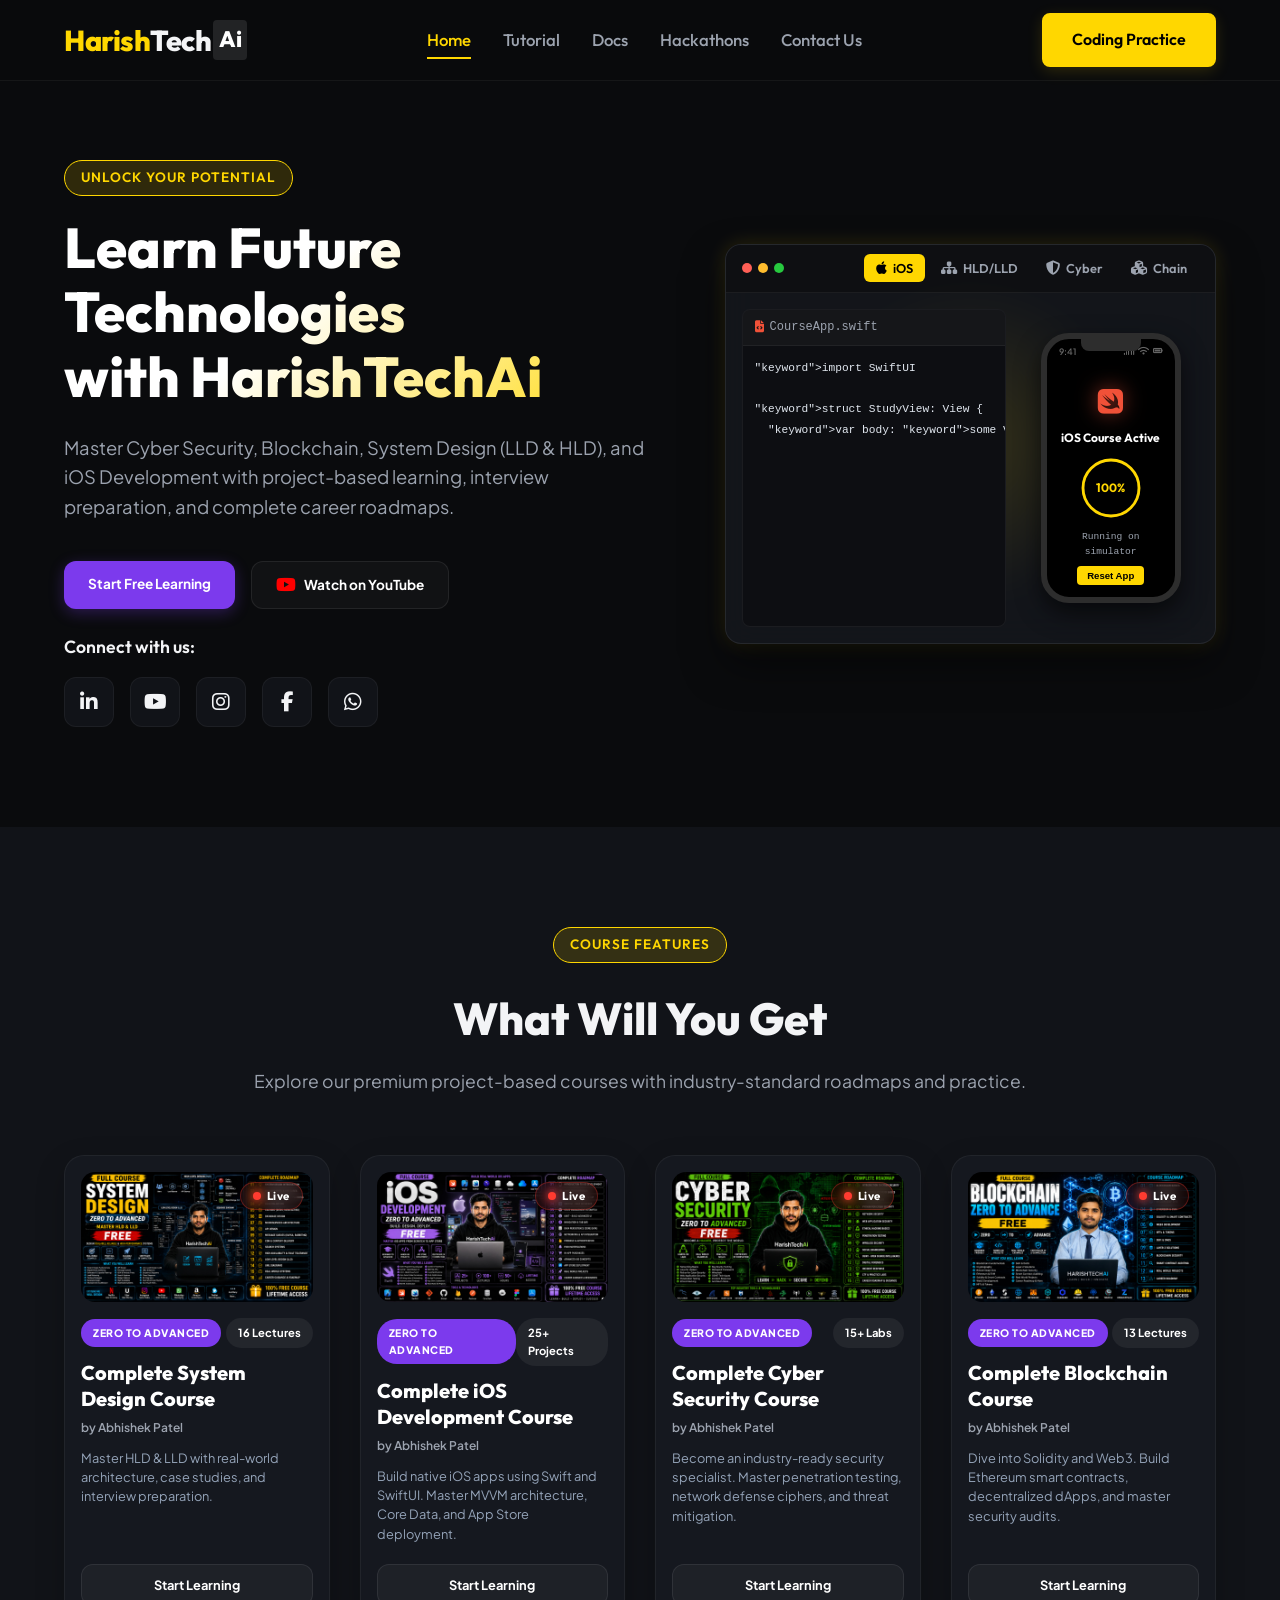
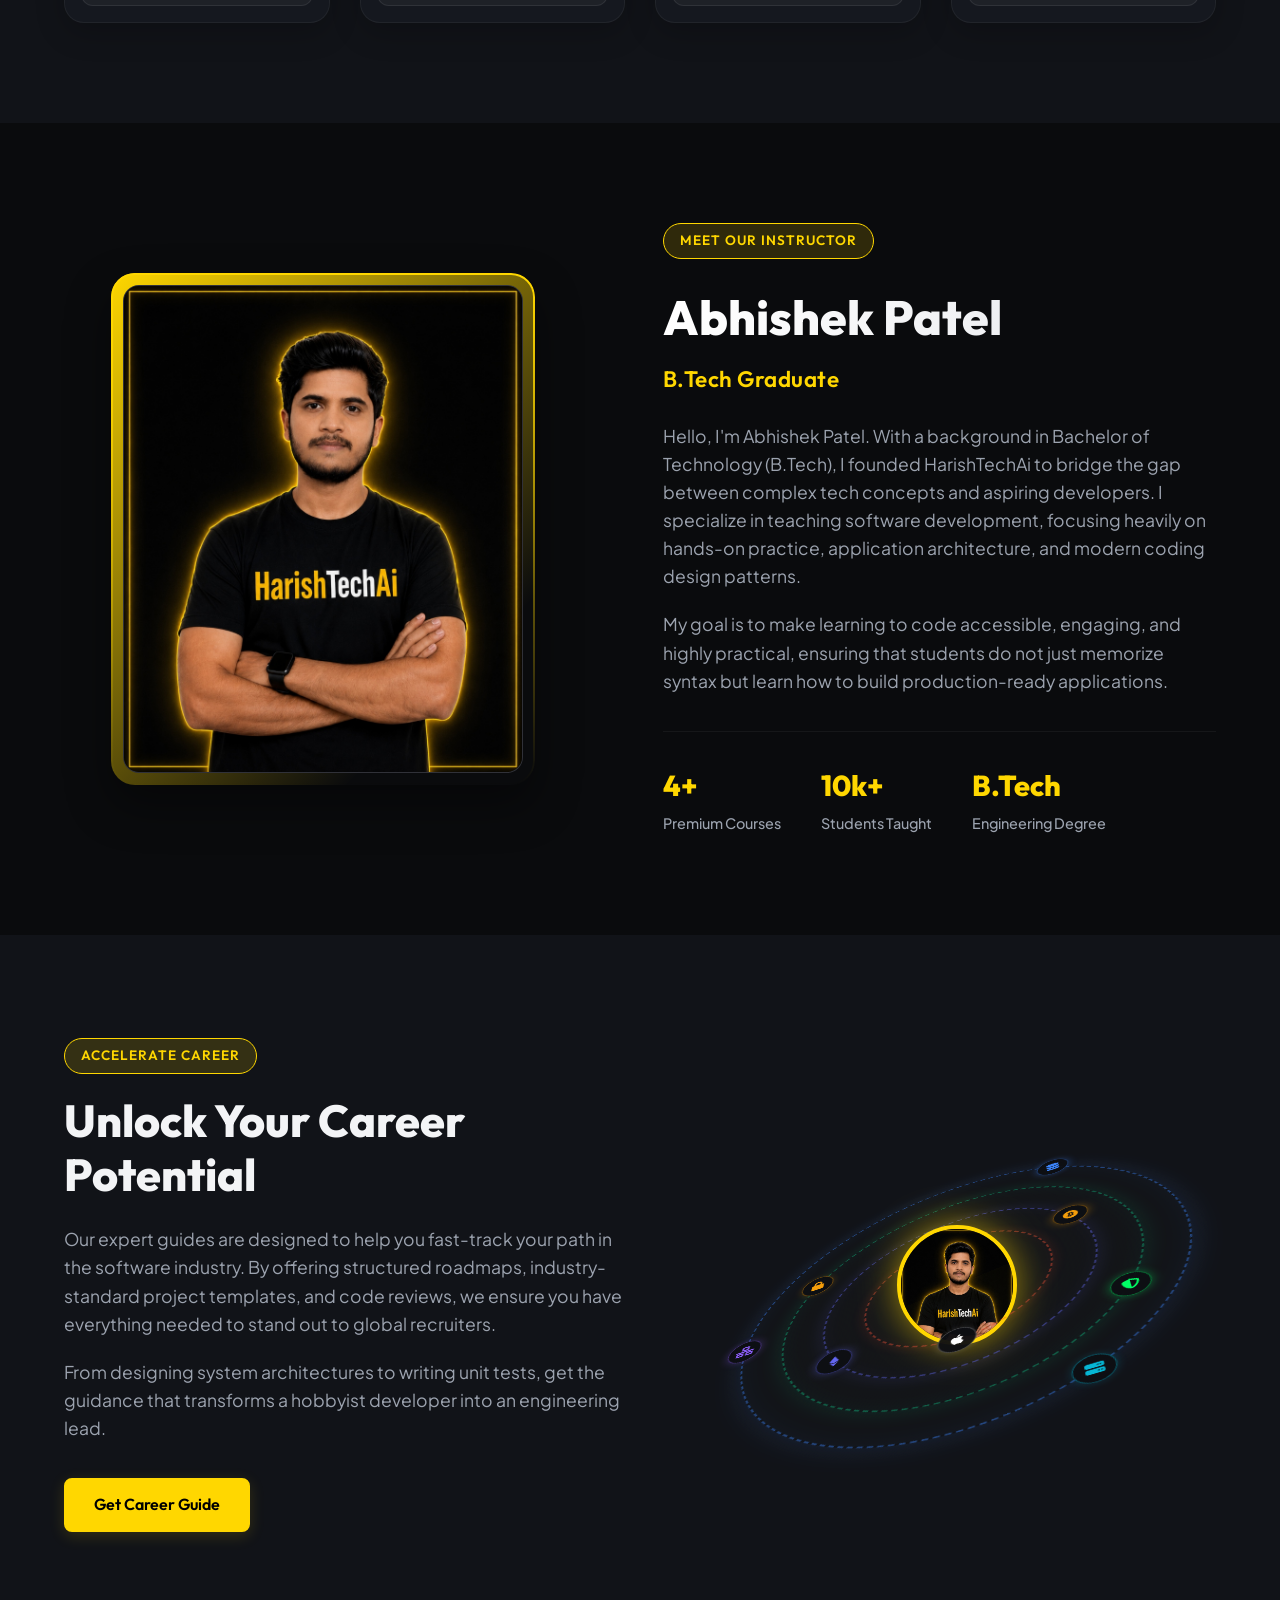
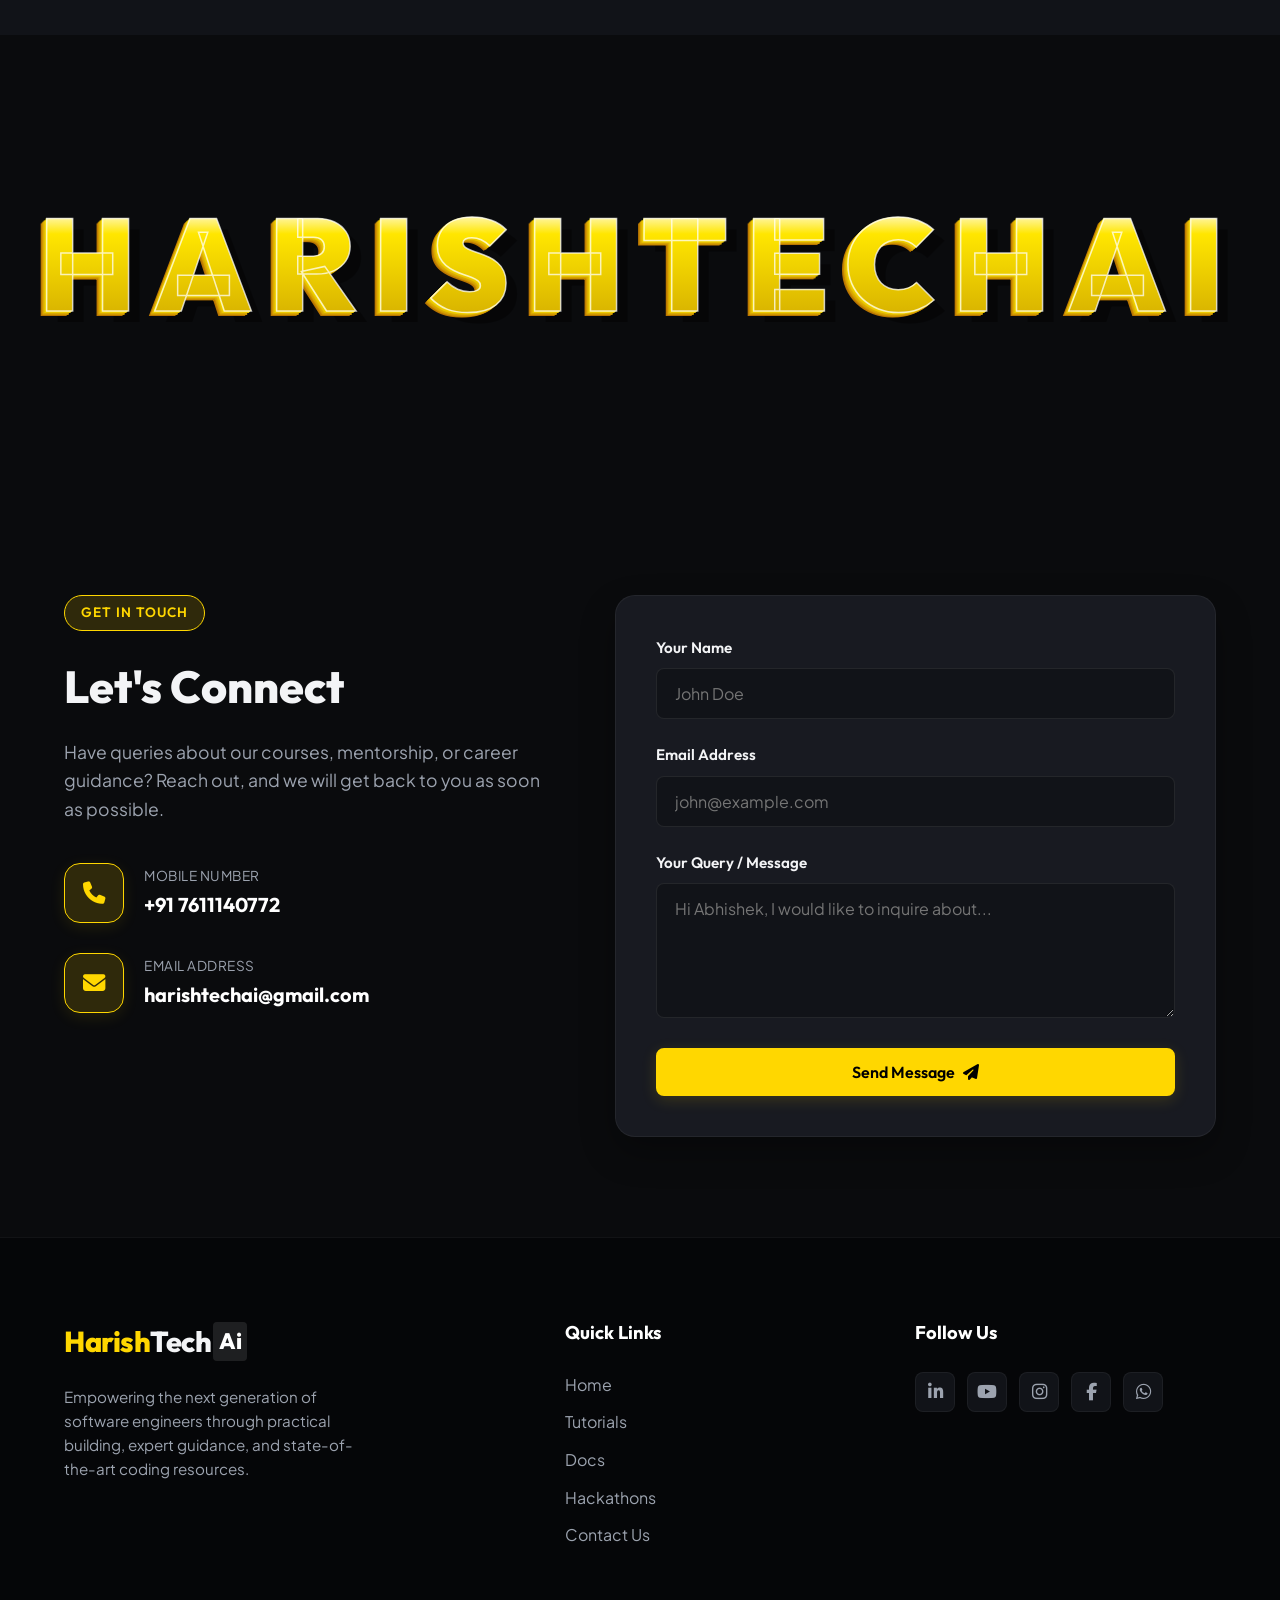
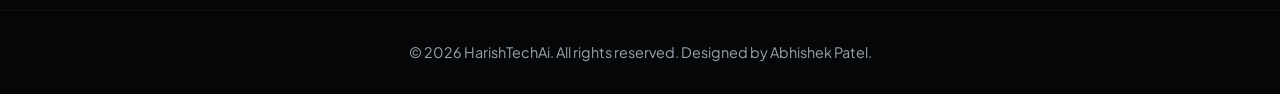
==== commit fa955436: "Add Google Analytics" ====
--- a/harishtechai/index.html
+++ b/harishtechai/index.html
@@ -1,7 +1,17 @@
 <!doctype html>
 <html lang="en">
 
+
 <head>
+  <!-- Google tag (gtag.js) -->
+<script async src="https://www.googletagmanager.com/gtag/js?id=G-RM6PFX1BXE"></script>
+<script>
+  window.dataLayer = window.dataLayer || [];
+  function gtag(){dataLayer.push(arguments);}
+  gtag('js', new Date());
+
+  gtag('config', 'G-RM6PFX1BXE');
+</script>
   <meta charset="UTF-8" />
   <meta name="viewport" content="width=device-width, initial-scale=1.0" />
   <meta name="description"
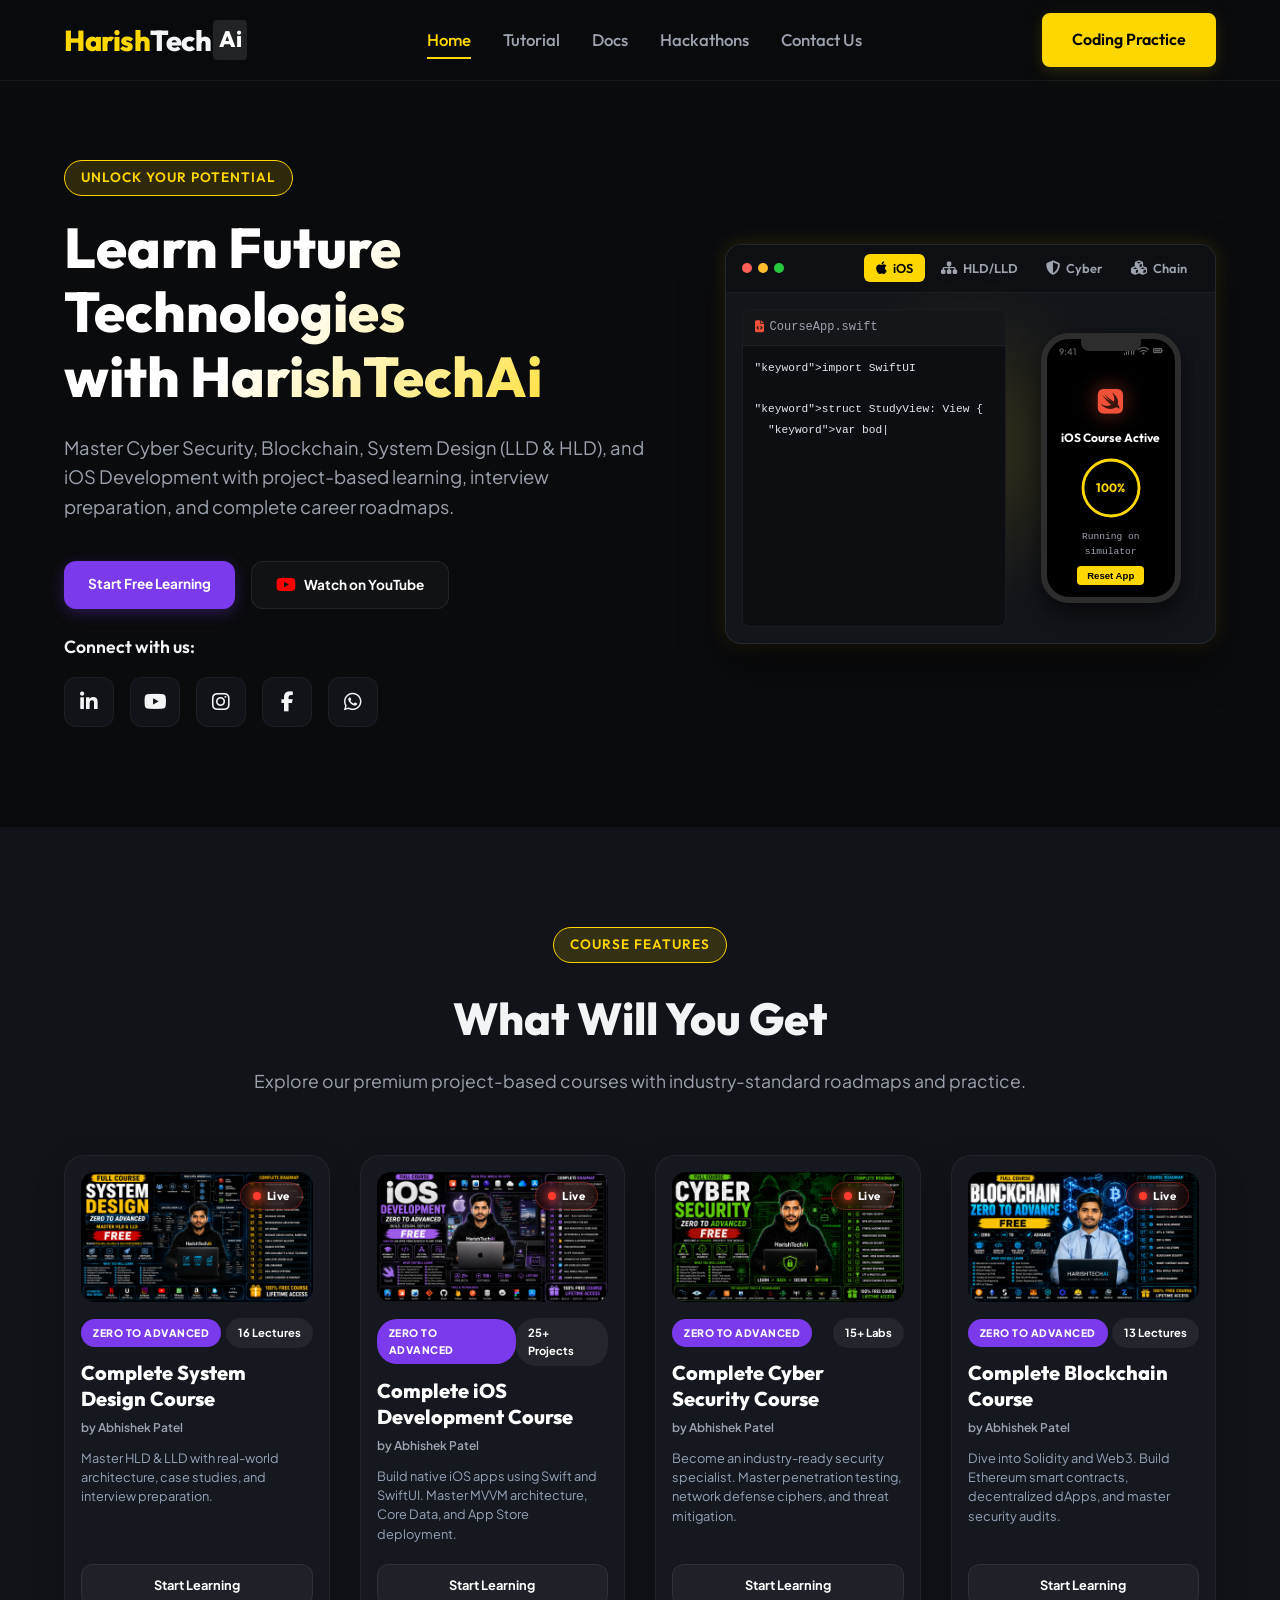
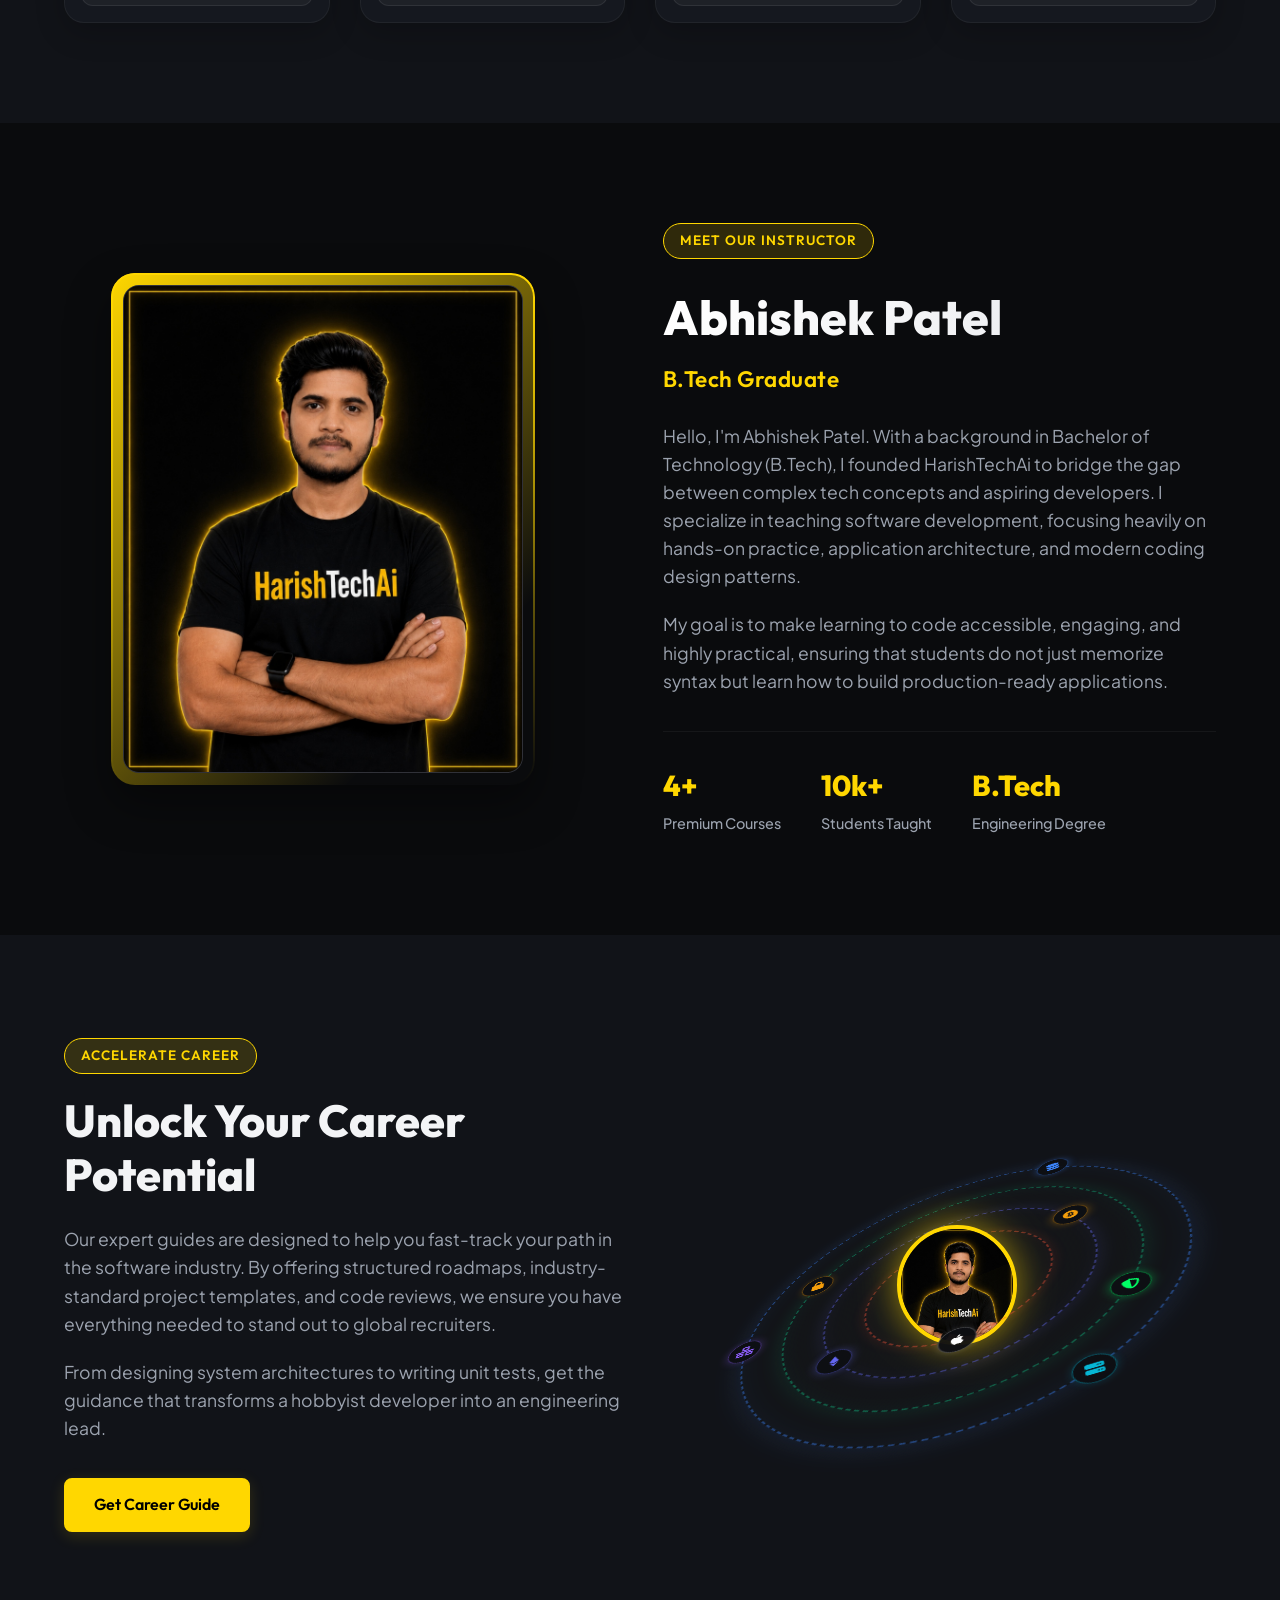
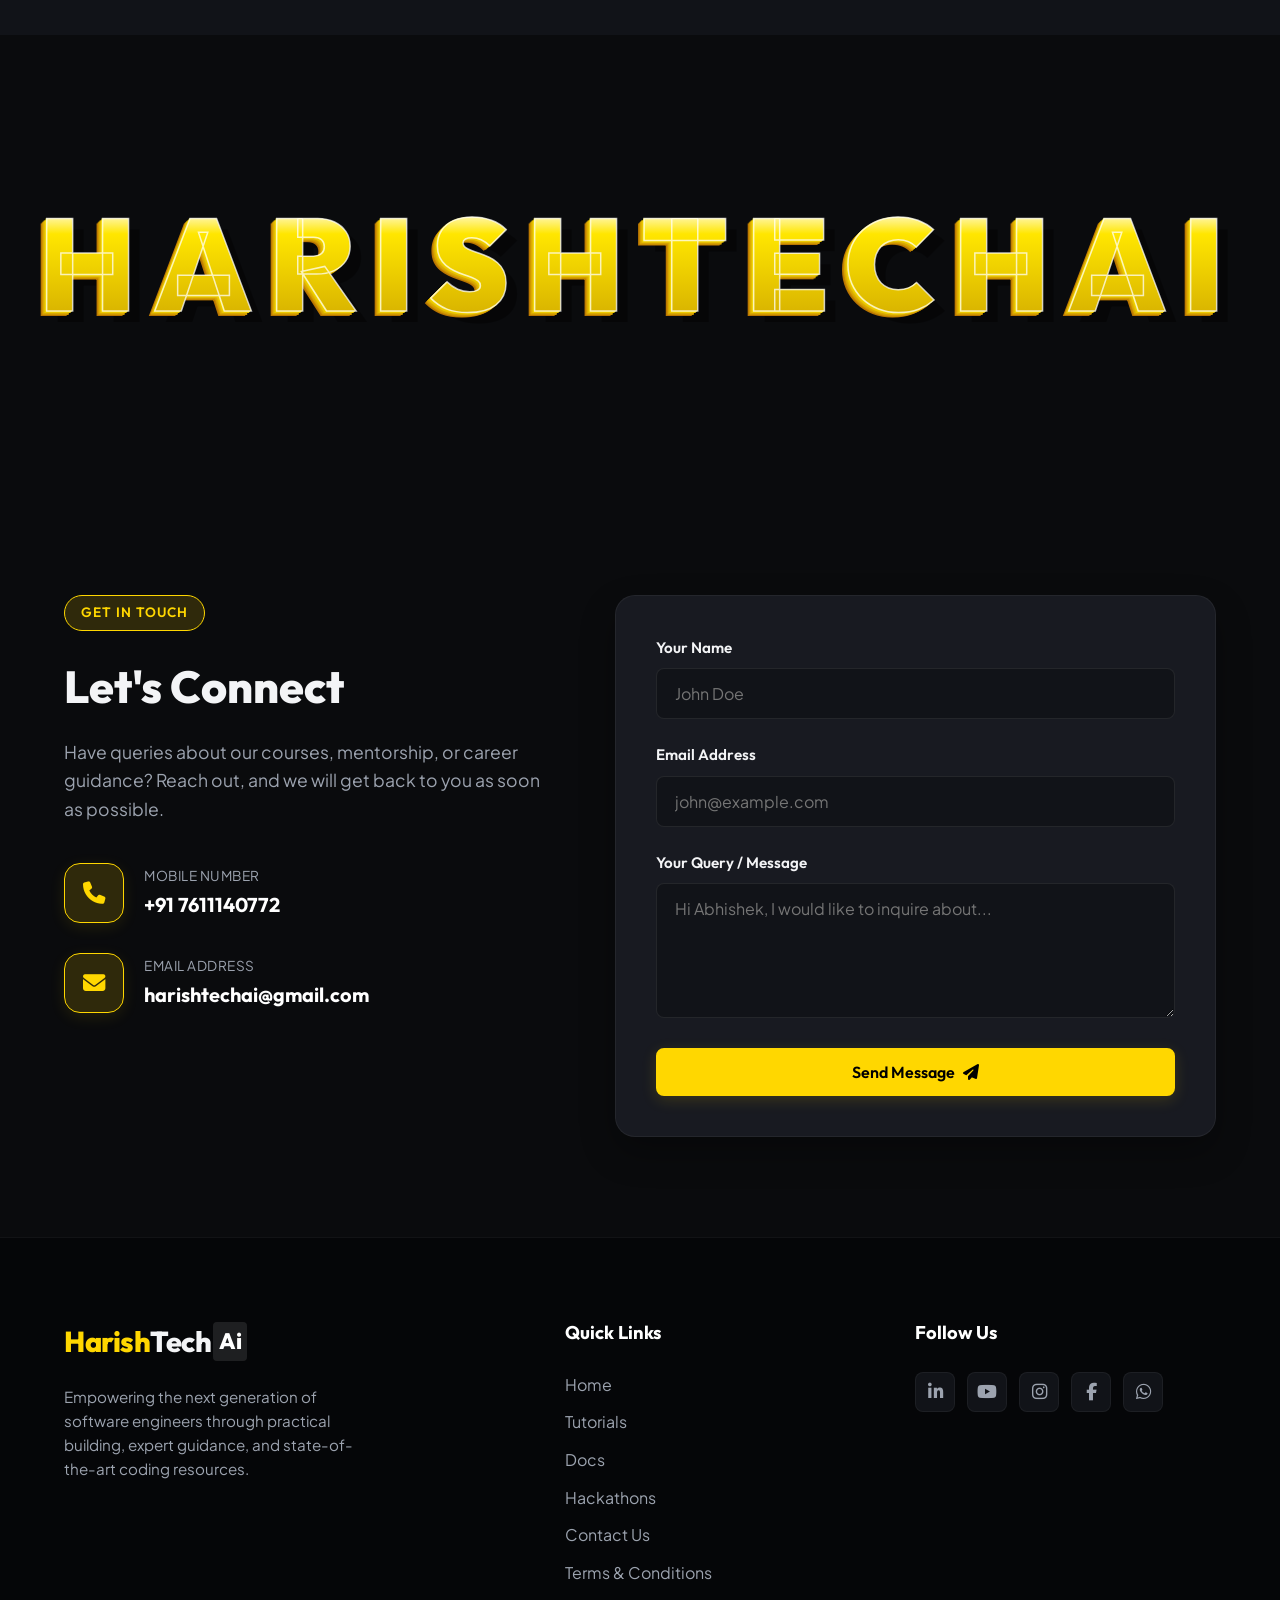
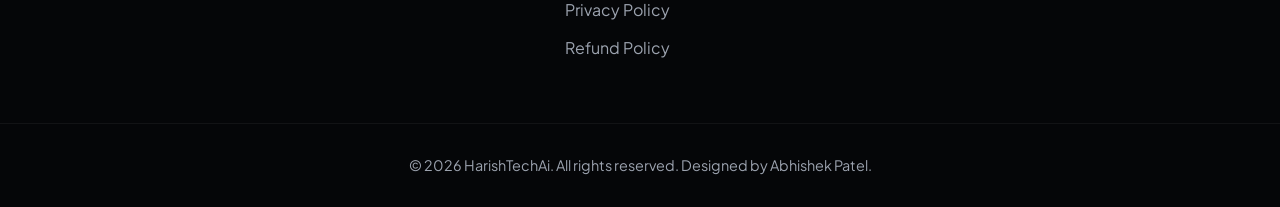
==== commit acf2b17a: "Restore website structure and update website" ====
--- a/harishtechai/index.html
+++ b/harishtechai/index.html
@@ -637,6 +637,9 @@
           <li><a href="docs.html">Docs</a></li>
           <li><a href="hackathons.html">Hackathons</a></li>
           <li><a href="#contact">Contact Us</a></li>
+          <li><a href="terms-and-conditions.html">Terms &amp; Conditions</a></li>
+          <li><a href="privacy-policy.html">Privacy Policy</a></li>
+          <li><a href="refund-policy.html">Refund Policy</a></li>
         </ul>
       </div>
       <div class="footer-social">
